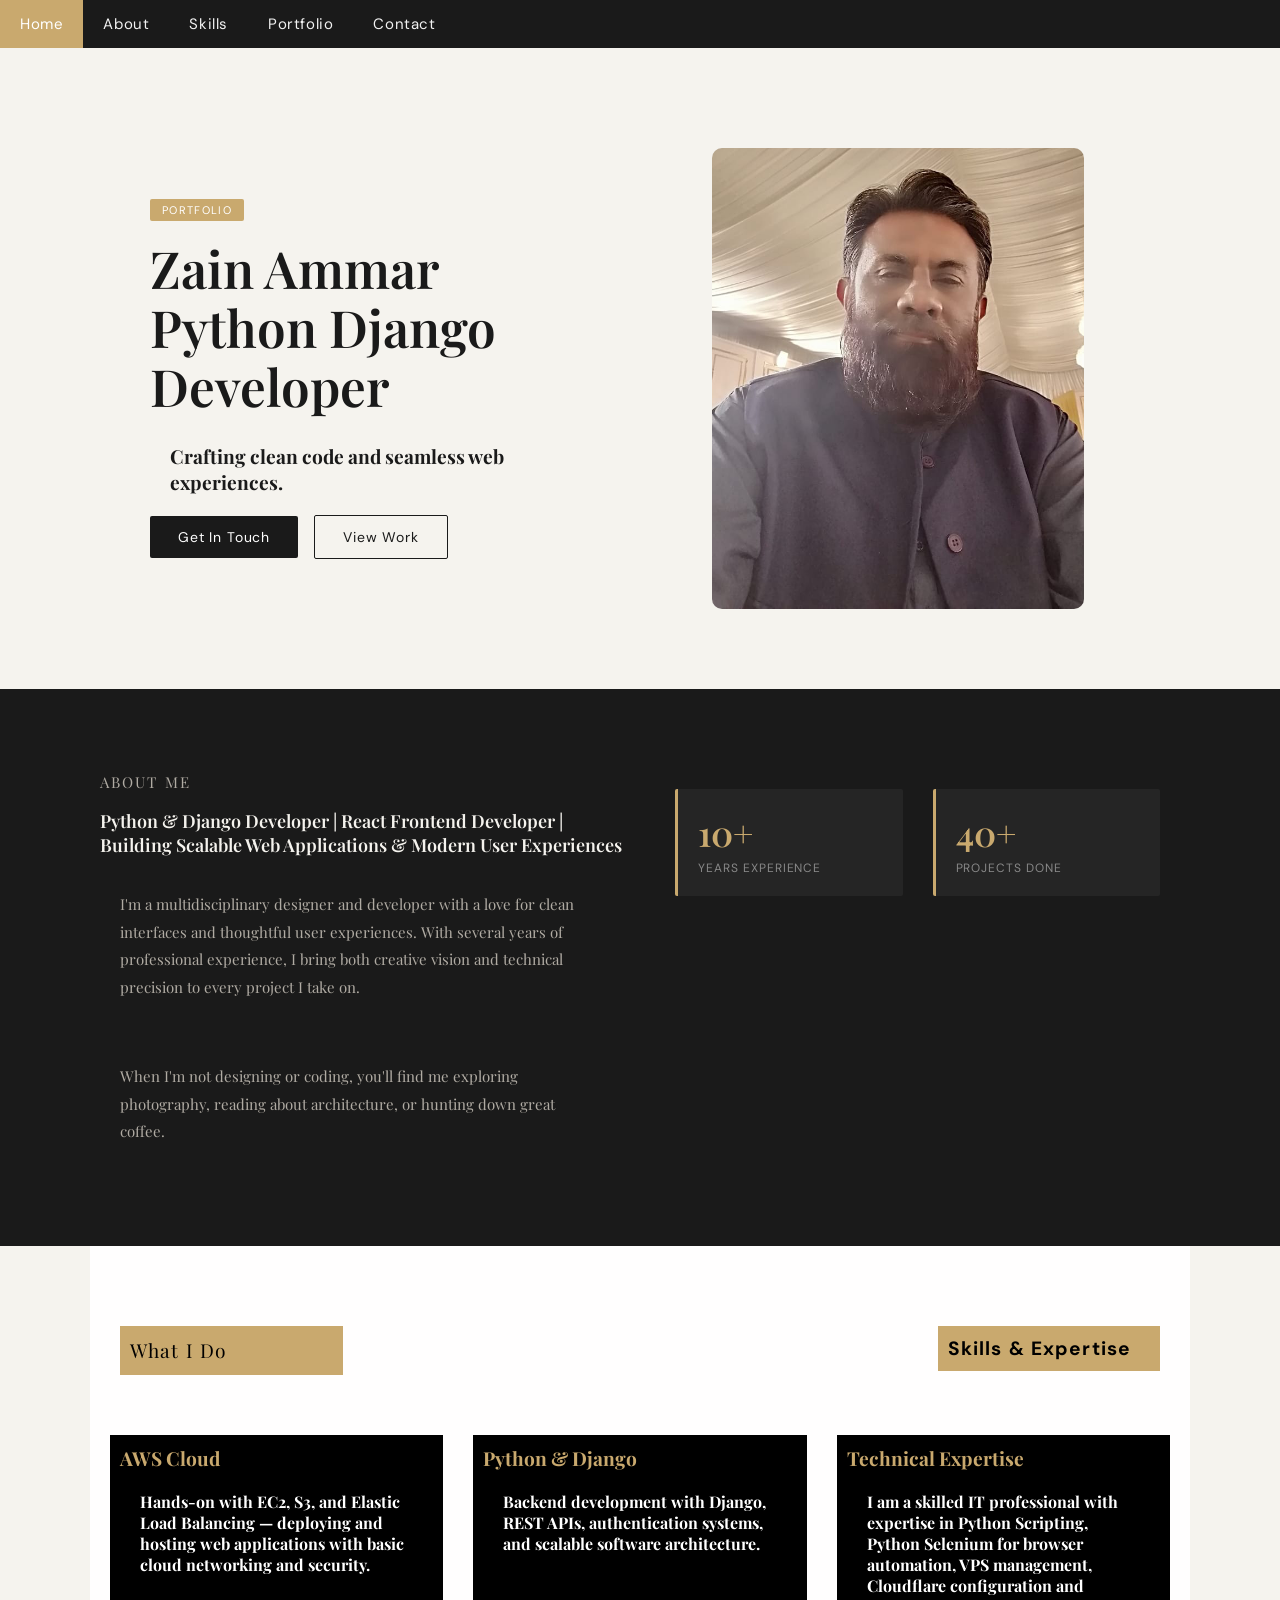
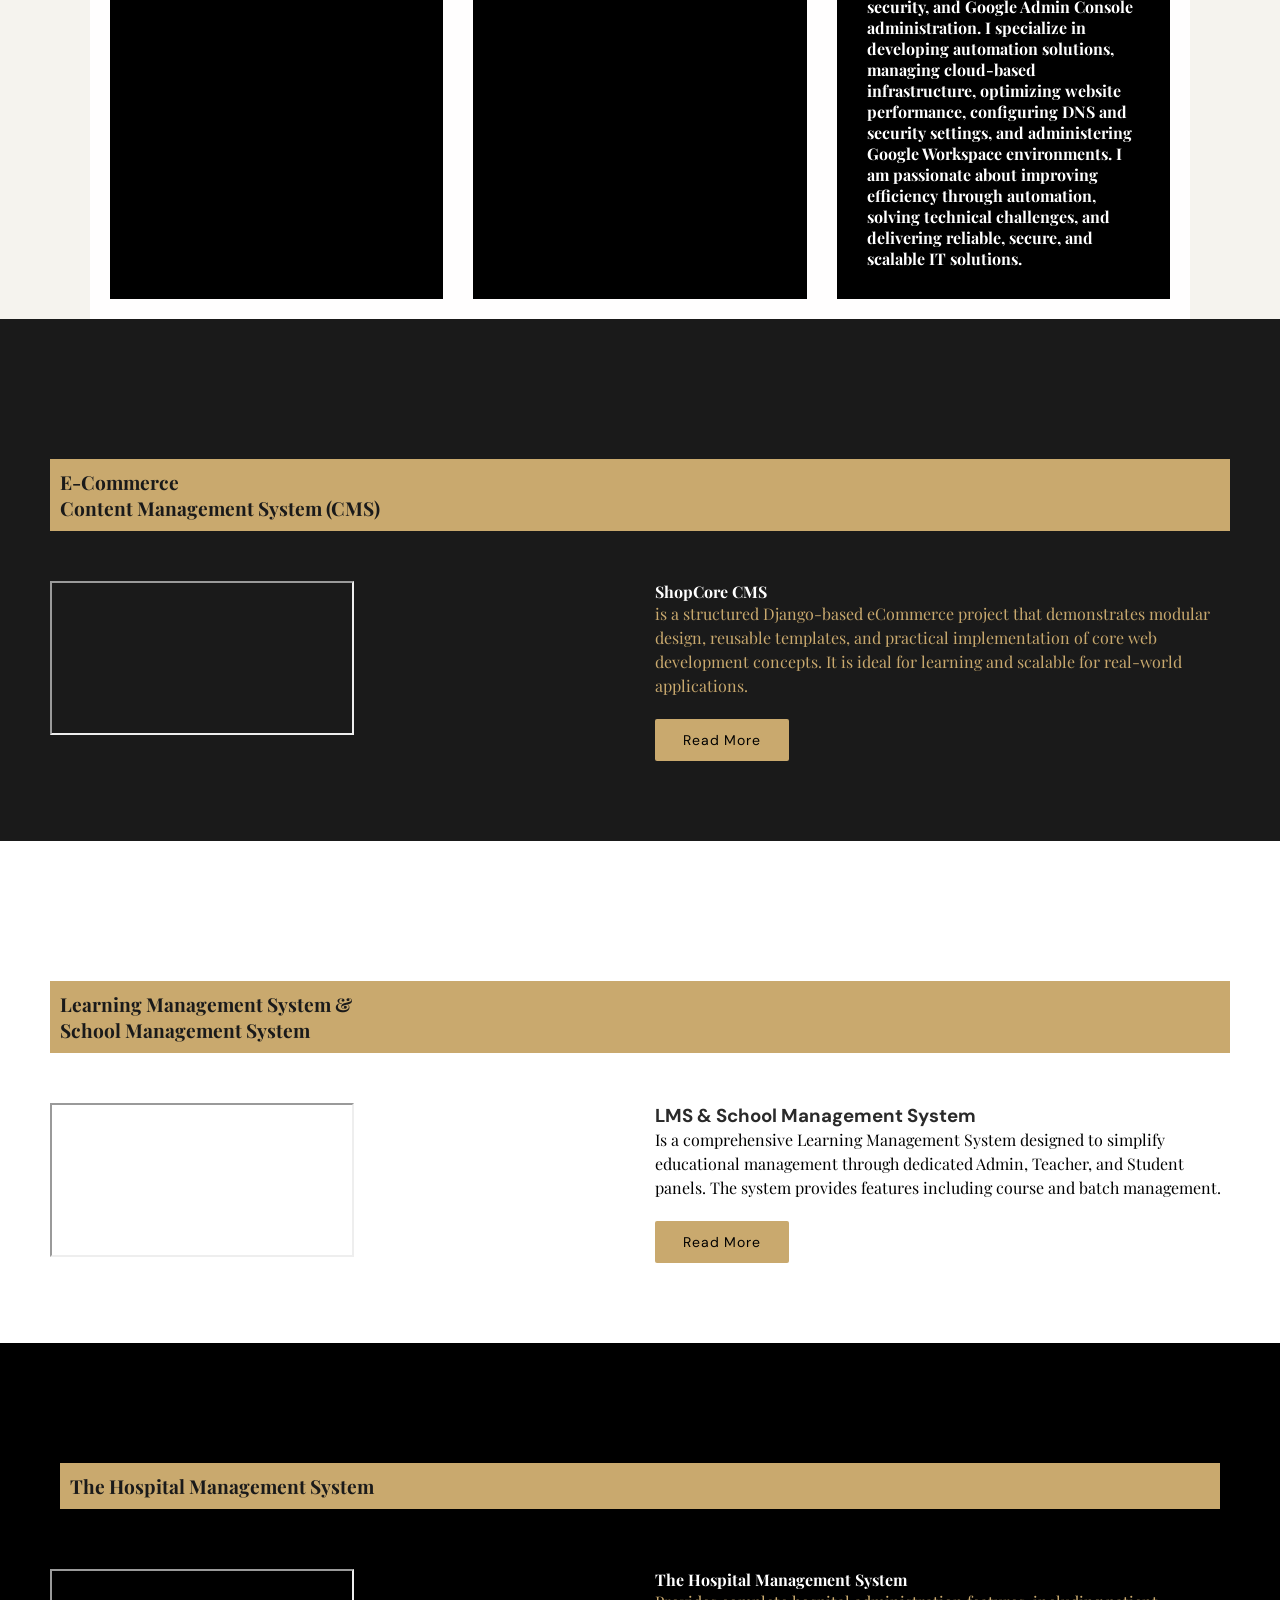
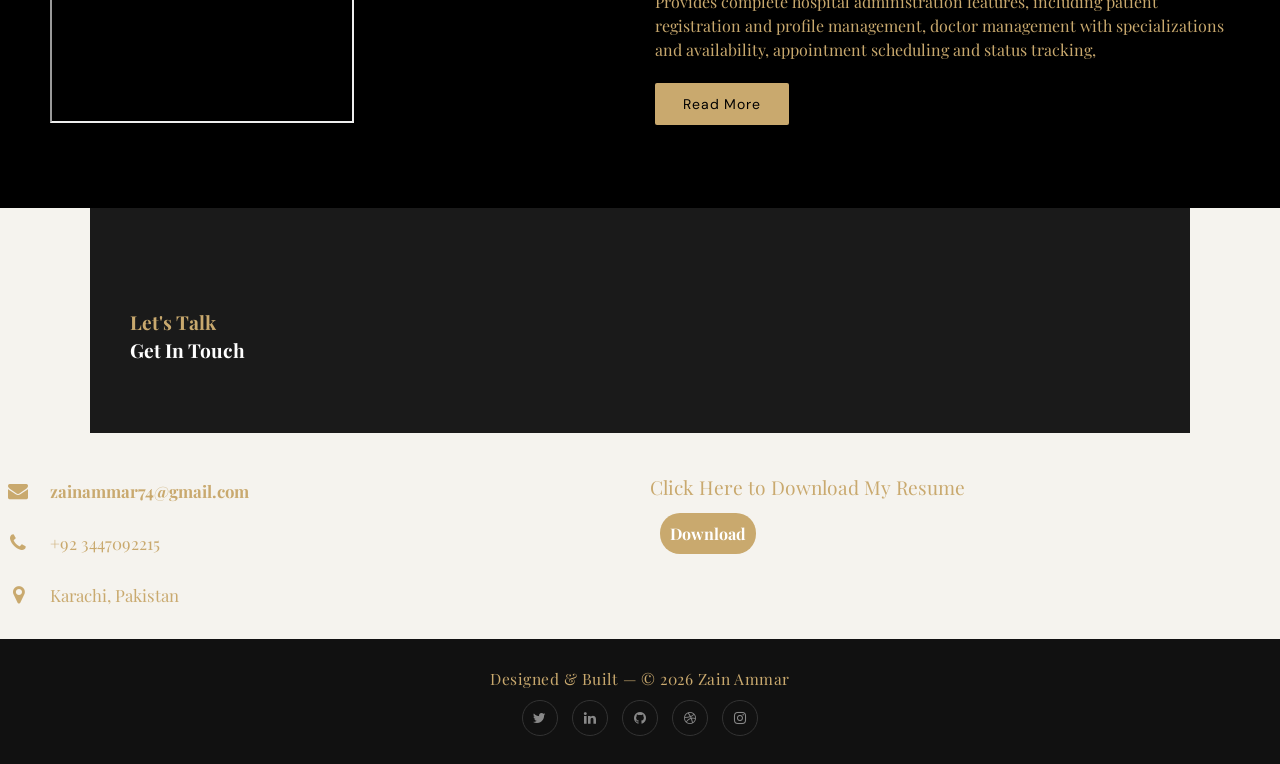
==== index.html @ a6940e1d "Change UI - Next page" ====
<!DOCTYPE html>
<html>
<head>
<meta name="viewport" content="width=device-width, initial-scale=1">
<link rel="stylesheet" href="https://cdnjs.cloudflare.com/ajax/libs/font-awesome/4.7.0/css/font-awesome.min.css">
<link rel="stylesheet" href="css/style-profile-II.css">
<meta property="og:image" content="zainammar.website/images/og.jpg">

<link href="https://fonts.googleapis.com/css2?family=Playfair+Display:wght@400;600&family=DM+Sans:wght@300;400;500&display=swap" rel="stylesheet">
<style>
  * { box-sizing: border-box; margin: 0; padding: 0; }

  body {
    font-family: 'DM Sans', sans-serif;
    background-color: #f5f3ee;
    color: #2a2a2a;
  }

  
</style>
</head>
<body>
  <div class="hero-grid row-1 content-grid"></div>
<!-- NAV (exact structure from promt.txt) -->
<div class="topnav" id="myTopnav">
  <a href="#home" class="active">Home</a>
  <a href="#about">About</a>
  <a href="#profile">Skills</a>
  <a href="#portfolio">Portfolio</a>
  <a href="#contact">Contact</a>

  <a href="javascript:void(0);" class="icon" onclick="myFunction()">
    <i class="fa fa-bars"></i>
  </a>
</div>
</div>
<!-- HERO SECTION -->

<!-- HERO SECTION -->
<div id="home">
  <div class="hero-grid row-2 content-grid">

    <div class="grid-item hero-text">
      <span class="tag">Portfolio</span>
      <h1>Zain Ammar <br> Python Django Developer</h1>
      <h2 class="kala">Crafting clean code and seamless web experiences.</h2>
      <a href="#contact" class="btn">Get In Touch</a>
      <a href="#profile" class="btn btn-outline">View Work</a>
    </div>

    <div class="grid-item hero-image-wrap">

        <!-- Google Drive profile image using direct embed URL zain-3.png -->
        <img class="photo-1" src="images/zain-3.png"alt="Profile Photo">
        
     
    
    </div>

  </div>
</div>


<!-- ABOUT SECTION -->
<div id="about" style="background:#1a1a1a; padding:70px 40px;">
  <div class="about-inner">
    <div class="about-grid row-2 content-grid">

      <div class="grid-item about-text">
        <p class="section-label">About Me</p>
        <h2 class="section-title" style="color:#f5f3ee;">Python & Django Developer | React Frontend Developer | Building Scalable Web Applications & Modern User Experiences</h2>
        <p class="kala">I'm a multidisciplinary designer and developer with a love for clean interfaces and thoughtful user experiences. With several years of professional experience, I bring both creative vision and technical precision to every project I take on.</p>
        <br>
        <p class="kala">When I'm not designing or coding, you'll find me exploring photography, reading about architecture, or hunting down great coffee.</p>
      </div>

      <div class="grid-item">
        <div class="about-stats row-2 content-grid">
          <div class="grid-item">
            <div class="stat-box">
              <div class="num">10+</div>
              <div class="lbl">Years Experience</div>
            </div>
          </div>
          <div class="grid-item">
            <div class="stat-box">
              <div class="num">40+</div>
              <div class="lbl">Projects Done</div>
            </div>
          </div>
         
      
      


    </div>
  </div>
</div>

</div> </div>
<div id="profile" style="background:#fffefe; padding:10px 10px;">
  <div class="about-inner">
<div class="hero-grid row-2 content-grid">
  <div class="grid-item">

  </div>
  <div class="grid-item">

  </div>

  </div>
<div class="skills-grid row-4 content-grid">

        <div class="grid-item">
            <p class="label-gold">What I Do</p>
         
        </div>
        <div class="grid-item">

        </div>
        <div class="grid-item">

        </div>

    <div class="grid-item">
      <h2 class="label-gold">Skills &amp; Expertise</h2>
    </div>
    </div>
    <div class="skills-grid row-3 content-grid ">

      <div class="grid-item bg-black">
        <h2 class="gold-txt">AWS Cloud</h2>
        <h2 class="text-3">
          
          Hands-on with EC2, S3, and Elastic Load Balancing — deploying and hosting web applications with basic cloud networking and security.

        </h2>
        
       
      </div>
      <div class="grid-item bg-black">
        <h2 class="gold-txt">Python & Django</h2>
        <h2 class="text-3">
          Backend development with Django, REST APIs, authentication systems, and scalable software architecture.

        </h2>
        
      
      </div>
      <div class="grid-item bg-black">
        <h2 class="gold-txt">Technical Expertise</h2>
        <h2 class="text-3">
          I am a skilled IT professional with expertise in Python Scripting, Python Selenium for browser automation, VPS management, Cloudflare configuration and security, and Google Admin Console administration. I specialize in developing automation solutions, managing cloud-based infrastructure, optimizing website performance, configuring DNS and security settings, and administering Google Workspace environments. I am passionate about improving efficiency through automation, solving technical challenges, and delivering reliable, secure, and scalable IT solutions.

        </h2>
        
      
      </div>
  </div>
  
</div> </div>

<div id="portfolio" style="background:#1a1a1a; padding:70px 40px;">
<!-- PORTFOLIO SECTION -->
<div class="skills-grid row-1 content-grid">
  <div class="grid-item"> 

  </div>
  <h2 class="Gold-black">E-Commerce <br>Content Management System (CMS)</h2>
</div>
<div class="skills-grid row-2 content-grid">
                
        
  <div class="grid-item">
  
  
      <div class="iframe-container">
        <iframe
        src="https://www.youtube.com/embed/XQf9eIvVGEk" 
            allow="autoplay">
        </iframe>
    </div>
  </div>
    <div class="grid-item">

      <h3 class="white-txt">ShopCore CMS</h3>
      <p class="text-2">is a structured Django-based eCommerce project that demonstrates modular design, reusable templates, and practical implementation of core web development concepts. It is ideal for learning and scalable for real-world applications.</p>
    
      <br>
      
    
      <a href="cart.html" class="btn-2">Read More</a>
    </div>


</div>
</div>
<div id="#" style="background:#ffffff; padding:70px 40px;">
<div class="skills-grid row-1 content-grid">
  <div class="grid-item"> 

  </div>
  <h2 class="Gold-black">Learning Management System & <br>School Management System</h2>
</div>
<div class="skills-grid row-2 content-grid">
                
        
  <div class="grid-item">
  
  
      <div class="iframe-container">
        <iframe
        src="https://www.youtube.com/embed/P8zDGlz9mnw" 
            allow="autoplay">
        </iframe>
    </div>

  </div>
  <div class="grid-item">
    <h3>LMS & School Management System</h3>
    <p class="black-txt">
      Is a comprehensive Learning Management System designed to simplify educational management through dedicated Admin, Teacher, and Student panels. The system provides features including course and batch management.
    </p>
  
    <br>
    
  
    <a href="lms.html" class="btn-2">Read More</a>
  </div>

  </div>

</div>
<div id="#" style="background:#000000; padding:70px 40px;">
  <div class="skills-grid row-1 content-grid">
    <div class="grid-item">
      <h2 class="Gold-black">The Hospital Management System</h2>
    
    </div>     </div>
    <div class="skills-grid row-2 content-grid">
<div class="grid-item">
  
  
      <div class="iframe-container">
        <iframe
        src="https://www.youtube.com/embed/EqgFt1HfKDA" 
            allow="autoplay">
        </iframe>
    </div>
  </div>
    <div class="grid-item">

       <h3 class="white-txt">The Hospital Management System</h3>
      <p class="text-2">
        Provides complete hospital administration features, including patient registration and profile management, doctor management with specializations and availability, appointment scheduling and status tracking,
      </p>
    
      <br>
      
    
      <a href="#" class="btn-2">Read More</a>
    </div>


</div> </div> 

<!-- CONTACT SECTION -->
<div id="contact" style="background:#1a1a1a; padding:70px 40px;">
  <div class="contact-grid row-1">

  <p class="gold-txt-map">Let's Talk</p>
  <h2 class="white-txt-larg">Get In Touch</h2>

  
</div> </div>
  <div class="contact-grid row-2">

    <div class="grid-item contact-info ">
      <div class="contact-item">
        <i class="fa fa-envelope"  style="font-size:20px;color: #c9a96e;;"></i>
        <span class="gold-txt-map">zainammar74@gmail.com</span>

      </div>

        <div class="contact-item">
          <i class="fa fa-phone" style="font-size:20px;color: #c9a96e;;"></i>
          <span class="gold-txt">+92 3447092215</span>
        </div>
        <div class="contact-item">
          <i class="fa fa-map-marker" style="font-size:20px;color: #c9a96e;;"></i>
          <span class="gold-txt">Karachi, Pakistan</span>
        </div>
    </div>

    <div class="grid-item">
     
        <p class="gold-txt">Click Here to Download My Resume</p>
    <br>

   
    <a href="images/profile.png" class="href" download>Download</a>
      </div>
    </div>

  </div>


<!-- FOOTER -->
<footer>
  <p class="gold-txt">Designed &amp; Built  — &copy; 2026 Zain Ammar</p>
  <div class="social-links">
    <a href="#"><i class="fa fa-twitter"></i></a>
    <a href="#"><i class="fa fa-linkedin"></i></a>
    <a href="#"><i class="fa fa-github"></i></a>
    <a href="#"><i class="fa fa-dribbble"></i></a>
    <a href="#"><i class="fa fa-instagram"></i></a>
  </div>
</footer>

<script>
function myFunction() {
  var x = document.getElementById("myTopnav");
  if (x.className === "topnav") {
    x.className += " responsive";
  } else {
    x.className = "topnav";
  }
}

/* smooth scroll */
document.querySelectorAll('a[href^="#"]').forEach(a => {
  a.addEventListener('click', e => {
    const target = document.querySelector(a.getAttribute('href'));
    if (target) {
      e.preventDefault();
      target.scrollIntoView({ behavior: 'smooth' });
    }
    if (document.getElementById('myTopnav').className.includes('responsive')) {
      document.getElementById('myTopnav').className = 'topnav';
    }
  });
});

/* active nav highlight on scroll */
const sections = document.querySelectorAll('[id]');
const navLinks = document.querySelectorAll('.topnav a:not(.icon)');
window.addEventListener('scroll', () => {
  let current = '';
  sections.forEach(s => {
    if (window.scrollY >= s.offsetTop - 80) current = s.id;
  });
  navLinks.forEach(a => {
    a.classList.remove('active');
    if (a.getAttribute('href') === '#' + current) a.classList.add('active');
  });
});
</script>
</body>
</html>
---- css/style-profile-II.css ----
a href{
  text-decoration: none;
  color: #c9a96e;
  font-family: 'Playfair Display', serif;
  font-size: medium;
  font-weight: bold;
}
.href{
  background-color: #c9a96e;
  text-decoration: none;
  color: #fff;
  font-family: 'Playfair Display', serif;
  font-size: medium;
  font-weight: bold;
  padding: 10px;
  margin: 10px;
  border-radius:20px;
  box-shadow: #333;
  transition: transform 0.2s, box-shadow 0.2s;
  
}

.href:hover {
  background-color: #555;
  color: #fff;
}

/* ── NAV (from promt.txt) ── */


.topnav {
  overflow: hidden;
  background-color: #1a1a1a;
  position: sticky;
  top: 0;
  z-index: 100;
}

.topnav a {
  float: left;
  display: block;
  color: #f2f2f2;
  text-align: center;
  padding: 14px 20px;
  text-decoration: none;
  font-size: 15px;
  font-family: 'DM Sans', sans-serif;
  letter-spacing: 0.04em;
  transition: background 0.2s, color 0.2s;
}

.topnav a:hover {
  background-color: #ddd;
  color: black;
}

.topnav a.active {
  background-color: #c9a96e;
  color: white;
}

.topnav .icon { display: none; }

@media screen and (max-width: 600px) {
  .topnav a:not(:first-child) { display: none; }
  .topnav a.icon { float: right; display: block; }
}

@media screen and (max-width: 600px) {
  .topnav.responsive { position: relative; }
  .topnav.responsive .icon { position: absolute; right: 0; top: 0; }
  .topnav.responsive a { float: none; display: block; text-align: left; }
}

/* ── GRID SYSTEM (from promt.txt) ── */
.grid-item {
  padding: 10px;
}

.row-1, .row-2, .row-3, .row-4 {
  display: grid;
}

p{
  font-family: 'Playfair Display', serif;
  font-size: medium;
  line-height: 1.5;

}


.photo-1{
  width:80%;
  height: 80%;
  border: #a07840;
  border-radius: 10px;
  box-shadow: #a07840;
  border-width: 0cm;
}
@media screen and (min-width: 768px) {
  .row-1 { grid-template-columns: 1fr; }
  .row-2 { grid-template-columns: 1fr 1fr; }
  .row-3 { grid-template-columns: 1fr 1fr 1fr; }
  .row-4 { grid-template-columns: 1fr 1fr 1fr 1fr; }
  .row-5 { grid-template-columns: 1fr 2fr 1fr 1fr; }
  .row-6 { grid-template-columns: 1fr 3fr 1fr; }
}

.grid-item img {
  max-width: 100%;
  height: auto;
  display: block;
  margin: 0 auto;
}
*{
  padding: 0px;
  margin: 0px;
}

/* GRID */

/* Grid Content */
.content-grid {
  display: grid;
  gap: 10px;
}




.grid-container {
  display: grid;
  grid-template-columns: 200px 300px; /* First column 200px, second column 300px */

  
}

.grid-item-1 {
  padding:10px;
  text-align: center;  
}

.grid-item-2 {
  padding:10px;
  text-align: left;  
}

/* Mobile First - 1 column for all rows */
.row-1, .row-2, .row-3, .row-4 {
  display: grid;
 
  
 
}

/* Desktop View */
@media screen and (min-width: 768px) {

  /* 1 column, 1 row (remains the same) */
  .row-1 {
      grid-template-columns: 1fr;
     
  }

  /* 2 columns, 1 row */
  .row-2 {
      grid-template-columns: 1fr 1fr;
      
      
  }

  /* 3 columns, 1 row */
  .row-3 {
      grid-template-columns: 1fr 1fr 1fr;
     
  }

  /* 4 columns, 1 row */
  .row-4 {
      grid-template-columns: 1fr 1fr 1fr 1fr;
     
  }

  /* 5 columns, 1 row */
  .row-5 {
    grid-template-columns: 1fr 2fr 1fr 1fr;
   
}

    /*6 columns, 1 row */
    .row-6 {
      grid-template-columns: 1fr 3fr 1fr;
     
  }

      /*6 columns, 1 row */
      .row-7 {
        grid-template-columns: 1fr 2fr 2fr 1fr;
       
    }

     /*6 columns, 1 row */
     .row-8 {
      grid-template-columns: 2fr 2fr;
     
  }


}


.grid-item img {
  max-width: 100%;
  height: auto;
  display: block;
  margin: 0 auto;
}
/* ── SECTIONS ── */
section {
  padding: 60px 40px;
  max-width: 1100px;
  margin: 0 auto;
}

/* ── HERO ── */
#home {
  padding: 80px 40px 60px;
  max-width: 1100px;
  margin: 0 auto;
}

.hero-grid {
  display: grid;
  gap: 0;
  align-items: center;
}

@media screen and (min-width: 768px) {
  .hero-grid {
    grid-template-columns: 1fr 1fr;
  }
}

.hero-text {
  padding: 40px 20px;
}

.hero-text .tag {
  display: inline-block;
  background: #c9a96e;
  color: #fff;
  font-size: 11px;
  letter-spacing: 0.12em;
  text-transform: uppercase;
  padding: 4px 12px;
  border-radius: 2px;
  margin-bottom: 18px;
}

.hero-text h1 {
  font-family: 'Playfair Display', serif;
  font-size: clamp(2.2rem, 4vw, 3.6rem);
  font-weight: 600;
  line-height: 1.15;
  color: #1a1a1a;
  margin-bottom: 18px;
}

.hero-text p {
  font-size: 16px;
  line-height: 1.75;
  color: #555;
  max-width: 420px;
  margin-bottom: 30px;
}

.hero-text h3 {
  font-family: 'Playfair Display', serif;
  font-size: clamp(2.2rem, 4vw, 3.6rem);
  font-weight: 600;
  line-height: 1.15;
  color: #ffffff;
  margin-bottom: 18px;
}

.label-gold{
  background-color: #c9a96e; 
  color: #000000;
  padding: 10px;
  margin: 10px;
  text-decoration: none;
  font-size: larger;
  letter-spacing: 0.06em;
}

.label-blank{
  color: #000;
  padding: 10px;
  margin: 10px;
  text-decoration: none;
  font-size: medium;
  letter-spacing: 0.06em;
}

.btn {
  display: inline-block;
  padding: 12px 28px;
  background: #1a1a1a;
  color: #fff;
  text-decoration: none;
  font-size: 14px;
  letter-spacing: 0.06em;
  border-radius: 2px;
  transition: background 0.2s;
  margin-right: 12px;
}

.btn:hover { background: #c9a96e; }

.btn-2 {
  display: inline-block;
  padding: 12px 28px;
  background: #c9a96e; 
  color: #000000;
  text-decoration: none;
  font-size: 14px;
  letter-spacing: 0.06em;
  border-radius: 2px;
  transition: background 0.2s;
  margin-right: 12px;
}



.btn2:hover { background: #b4b4b4; }


.btn-outline {
  background: transparent;
  color: #1a1a1a;
  border: 1.5px solid #1a1a1a;
}

.btn-outline:hover { background: #1a1a1a; color: #fff; }

.btn-don {
  background-color: #c9a96e; 
  border: none;
  color: white;
  padding: 12px 30px;
  cursor: pointer;
  font-size: 20px;
}




/* Darker background on mouse-over */
.btn-don:hover {
  background: #e8e4dc;
  color: #1a1a1a;
}

.hero-image-wrap {
  padding: 20px;
  display: flex;
  justify-content: center;
  align-items: center;
}

.profile-frame {
  width: 340px;
  height: 400px;
  border-radius: 4px;
  overflow: hidden;
  position: relative;
  box-shadow: 8px 8px 0px #c9a96e;
}

.profile-frame img {
  width: 100%;
  height: 100%;
  object-fit: cover;
  object-position: top center;
}

/* ── ABOUT ── */
#about {
  background: #1a1a1a;
  color: #f5f3ee;
  padding: 70px 40px;
  max-width: 100%;
}

.about-inner {
  max-width: 1100px;
  margin: 0 auto;
}

.section-label {
  font-size: 11px;
  letter-spacing: 0.14em;
  text-transform: uppercase;
  color: #c9a96e;
  margin-bottom: 12px;
}

.section-title {
  font-family: 'Playfair Display', serif;
  font-size: large;
  font-weight: 600;
  margin-bottom: 24px;
  color: inherit;
}

.section-title2 {
  font-family: 'Playfair Display', serif;
  font-size: clamp(1.8rem, 3vw, 2.6rem);
  font-weight: 600;
  margin-bottom: 24px;
  color: black;
}
.about-grid {
  display: grid;
  gap: 0;
}

@media screen and (min-width: 768px) {
  .about-grid { grid-template-columns: 1fr 1fr; }
}

.about-text p {
  font-size: 15px;
  line-height: 1.85;
  color: #b0aba3;
  padding-right: 40px;
}

.about-stats {
  display: grid;
  grid-template-columns: 1fr 1fr;
  gap: 20px;
  padding: 10px;
}

.stat-box {
  background: #252525;
  border-left: 3px solid #c9a96e;
  padding: 20px;
  border-radius: 2px;
}

.stat-box .num {
  font-family: 'Playfair Display', serif;
  font-size: 2.2rem;
  font-weight: 600;
  color: #c9a96e;
}

.stat-box .lbl {
  font-size: 12px;
  letter-spacing: 0.08em;
  color: #888;
  text-transform: uppercase;
  margin-top: 4px;
}

/* ── SKILLS ── */
#profile {
  padding: 70px 40px;
  max-width: 1100px;
  margin: 0 auto;
}

.skills-grid {
  display: grid;
  gap: 16px;
  margin-top: 30px;
}

@media screen and (min-width: 768px) {
  .skills-grid { grid-template-columns: 1fr 1fr 1fr; }
}

.skill-card {
  background: #fff;
  border: 1px solid #fda901;
  border-radius: 4px;
  height:1200px;
  padding: 20px;
  margin: 20px;
  transition: transform 0.2s, box-shadow 0.2s;
}

.skill-card:hover {
  transform: translateY(-4px);
  box-shadow: 0 8px 24px rgba(0,0,0,0.08);
}

.skill-card .icon-wrap {
  width: 44px;
  height: 44px;
  background: #fdf5e8;
  border-radius: 50%;
  display: flex;
  align-items: center;
  justify-content: center;
  margin-bottom: 14px;
}

.skill-card .icon-wrap i {
  color: #c9a96e;
  font-size: 18px;
}

.skill-card h3 {
  font-family: 'Playfair Display', serif;
  font-size: 1.1rem;
  margin-bottom: 8px;
  color: #1a1a1a;
}

.skill-card p {
  font-size: 13.5px;
  line-height: 1.7;
  color: #777;
}

/* ── PORTFOLIO ── */
#portfolio {
  background: #f0ede6;
  padding: 70px 40px;
}

.portfolio-inner {
  max-width: 1100px;
  margin: 0 auto;
}

.portfolio-grid {
  display: grid;
  gap: 20px;
  margin-top: 30px;
  background:#f0ede6; 
}

@media screen and (min-width: 768px) {
  .portfolio-grid-2 { grid-template-columns: 1fr; }
}


.portfolio-grid {
  display: grid;
  gap: 20px;
  margin-top: 30px;
}

@media screen and (min-width: 768px) {
  .portfolio-grid { grid-template-columns: 1fr 1fr; }
}

.portfolio-card {
  background: #fff;
  border-radius: 4px;
  overflow: hidden;
  transition: transform 0.2s;
 
}

.portfolio-card:hover { transform: translateY(-4px); }

.portfolio-card .card-img {
  width: 100%;
  height: 100px;
  background: linear-gradient(135deg, #1a1a1a, #3a3a3a);
  display: flex;
  align-items: center;
  justify-content: center;
  font-family: 'Playfair Display', serif;
  color: #c9a96e;
  font-size: 1.5rem;
  letter-spacing: 0.05em;
  padding: 10px;
  margin: 10px;
}

.portfolio-card .card-body {
  padding: 20px 22px;
}

.portfolio-card h3 {
  font-family: 'Playfair Display', serif;
  font-size: 1.1rem;
  margin-bottom: 6px;
  color: #1a1a1a;
}

.portfolio-card p {
  font-size: 13.5px;
  color: #888;
  line-height: 1.65;
}

.tag-pill {
  display: inline-block;
  background: #fdf5e8;
  color: #a07840;
  font-size: 11px;
  padding: 3px 10px;
  border-radius: 20px;
  margin-top: 10px;
  margin-right: 5px;
}

/* ── CONTACT ── */
#contact {
  padding: 70px 40px;
  max-width: 1100px;
  margin: 0 auto;
  background-color: #000;
}

.contact-grid {
  display: grid;
  gap: 0;
  margin-top: 30px;
}

@media screen and (min-width: 768px) {
  .contact-grid { grid-template-columns: 1fr 1fr; }
}

.contact-info {
  padding: 10px 20px 10px 0;

}

.contact-info p {
  font-size: 15px;
  line-height: 1.8;
  color: #000000;
  margin-bottom: 24px;
}

.contact-item {
  display: flex;
  align-items: center;
  gap: 14px;
  margin-bottom: 16px;
  font-size: 14px;
  color: #000000;
}

.contact-item i {
  width: 36px;
  height: 36px;
  border-radius: 50%;
  display: flex;
  align-items: center;
  justify-content: center;
  color: #000000;
  flex-shrink: 0;
  font-size: 14px;
}

/* ── FOOTER ── */
footer {
  background: #111;
  color: #666;
  text-align: center;
  padding: 28px;
  font-size: 13px;
  letter-spacing: 0.04em;
}

footer span { color: #c9a96e; }

.social-links {
  display: flex;
  gap: 14px;
  margin-top: 10px;
  justify-content: center;
}

.social-links a {
  width: 36px;
  height: 36px;
  border: 1px solid #333;
  border-radius: 50%;
  display: flex;
  align-items: center;
  justify-content: center;
  color: #888;
  text-decoration: none;
  font-size: 14px;
  transition: border-color 0.2s, color 0.2s;
}

.black{
  color: black;
  padding: 10px;
  margin: 10px;
  font-size: medium;
  font-weight: normal;
}

.fa fa{
  color: #f3f0f0;
}
.bg-black{
  background-color: #000000;
  padding: 10px;
  margin: 10px;
}
.social-links a:hover { border-color: #c9a96e; color: #c9a96e; }

/* ── SKILL BARS ── */
.skill-bar-wrap { margin-top: 30px; }

.skill-bar-item { margin-bottom: 18px; }

.skill-bar-label {
  display: flex;
  justify-content: space-between;
  font-size: 13px;
  color: #555;
  margin-bottom: 6px;
}

.skill-bar-track {
  height: 4px;
  background: #e8e4dc;
  border-radius: 2px;
  overflow: hidden;
}

.skill-bar-fill {
  height: 100%;
  background: #c9a96e;
  border-radius: 2px;
  transition: width 1s ease;
}

.kala{
  font-family: 'Playfair Display', serif;
  font-size: larger;
  color: #1a1a1a;
  padding: 10px;
  margin: 10px;
}


.Gold-black{
  background: #c9a96e;
  font-family: 'Playfair Display', serif;
  font-size: larger;
  color: #1a1a1a;
  padding: 10px;
  margin: 10px;

}


.gold-txt{
  font-family: 'Playfair Display', serif;
  font-size: larger;
  color: #c9a96e;
}

.gold-txt-map{
  font-family: 'Playfair Display', serif;
  font-size: larger;
  color: #c9a96e;
  font-weight: bold;
  
}

.text-2{
  font-family: 'Playfair Display', serif;
  font-size: medium;
  color: #c9a96e;
}
.text-3{
  font-family: 'Playfair Display', serif;
  font-size: medium;
  color: #ffffff;
  padding: 10px;
  margin: 10px;
}
.white-txt{
  font-family: 'Playfair Display', serif;
  font-size: medium;
  color: #ffffff;


}
.white-txt-larg{
  font-family: 'Playfair Display', serif;
  font-size: larger;
  color: #ffffff;


}
.black-txt{
  font-family: 'Playfair Display', serif;
  font-size: medium;
  color: #000000;


}
.bg-1{
  background-color:#f0ede6;;
  padding: 20px;
  margin: 20px;
}

.bg-2{
  background-color:#000000;;
  padding: 20px;
  margin: 20px;

}

*{
  padding: 0px;
  margin: 0px;
}

/* GRID */

/* Grid Content */
.content-grid {
  display: grid;
  gap: 10px;
}


input{
  padding: 10px;
  margin: 10px;
}


::file-selector-button {
  border: 2px solid white;
  padding: 5px 10px;
  border-radius: 5px;
  background-color: #c9a96e;
  color: black;
}


@import url('https://fonts.googleapis.com/css?family=Fascinate&display=swap');



.grid-container {
  display: grid;
  grid-template-columns: 200px 300px; /* First column 200px, second column 300px */

  
}

.grid-item-1 {
  padding:10px;
  text-align: center;  
}

.grid-item-2 {
  padding:10px;
  text-align: left;  
}

/* Mobile First - 1 column for all rows */
.row-1, .row-2, .row-3, .row-4 {
  display: grid;
 
  
 
}

/* Desktop View */
@media screen and (min-width: 768px) {

  /* 1 column, 1 row (remains the same) */
  .row-1 {
      grid-template-columns: 1fr;
     
  }

  /* 2 columns, 1 row */
  .row-2 {
      grid-template-columns: 1fr 1fr;
      
      
  }

  /* 3 columns, 1 row */
  .row-3 {
      grid-template-columns: 1fr 1fr 1fr;
     
  }

  /* 4 columns, 1 row */
  .row-4 {
      grid-template-columns: 1fr 1fr 1fr 1fr;
     
  }

  /* 5 columns, 1 row */
  .row-5 {
    grid-template-columns: 1fr 2fr 1fr 1fr;
   
}

    /*6 columns, 1 row */
    .row-6 {
      grid-template-columns: 1fr 3fr 1fr;
     
  }

      /*6 columns, 1 row */
      .row-7 {
        grid-template-columns: 1fr 2fr 2fr 1fr;
       
    }

     /*6 columns, 1 row */
     .row-8 {
      grid-template-columns: 2fr 2fr;
     
  }


}


.grid-item img {
  max-width: 100%;
  height: auto;
  display: block;
  margin: 0 auto;
}


  /* Outer wrapper - controls max width on large screens */
  .video-container {
    width: 100%;
    max-width: 960px;
    margin: 0 auto;
  }

  /* This wrapper maintains 16:9 aspect ratio responsively */
  .video-wrapper {
    position: relative;
    width: 100%;
    padding-top: 56.25%; /* 16:9 aspect ratio = (9 / 16) * 100 */
    background: #000;
    border-radius: 8px;
    overflow: hidden;
    box-shadow: 0 4px 20px rgba(0, 0, 0, 0.3);
  }

  .video-wrapper iframe {
    position: absolute;
    top: 0;
    left: 0;
    width: 100%;
    height: 100%;
    border: 0;
    z-index: 1;
  }

  /* Loading overlay - sits on top of iframe until it's ready */
  .video-loading {
    position: absolute;
    top: 0;
    left: 0;
    width: 100%;
    height: 100%;
    background: #000;
    display: flex;
    flex-direction: column;
    align-items: center;
    justify-content: center;
    gap: 14px;
    z-index: 2;
    transition: opacity 0.4s ease;
  }

  .video-loading.hidden {
    opacity: 0;
    pointer-events: none;
  }

  .spinner {
    width: 40px;
    height: 40px;
    border: 3px solid rgba(255, 255, 255, 0.2);
    border-top-color: #fff;
    border-radius: 50%;
    animation: spin 0.8s linear infinite;
  }

  .video-loading span {
    color: rgba(255, 255, 255, 0.7);
    font-size: 13px;
  }

  @keyframes spin {
    to { transform: rotate(360deg); }
  }

  /* Mobile tweak - full width edge to edge, no rounded corners */
  @media (max-width: 600px) {
    body {
      padding: 0;
    }

    .video-container {
      max-width: 100%;
    }

    .video-wrapper {
      border-radius: 0;
    }
  }




  /* slider */

  .mySlides {display: none}
img {vertical-align: middle;}

/* Slideshow container */
.slideshow-container {
  max-width: 1000px;
  position: relative;
  margin: auto;
}

/* Next & previous buttons */
.prev, .next {
  cursor: pointer;
  position: absolute;
  top: 50%;
  width: auto;
  padding: 16px;
  margin-top: -22px;
  color: white;
  font-weight: bold;
  font-size: 18px;
  transition: 0.6s ease;
  border-radius: 0 3px 3px 0;
  user-select: none;
}

/* Position the "next button" to the right */
.next {
  right: 0;
  border-radius: 3px 0 0 3px;
}

/* On hover, add a black background color with a little bit see-through */
.prev:hover, .next:hover {
  background-color: rgba(0,0,0,0.8);
}

/* Caption text */
.text {
  color: #f2f2f2;
  font-size: 15px;
  padding: 8px 12px;
  position: absolute;
  bottom: 8px;
  width: 100%;
  text-align: center;
}

/* Number text (1/3 etc) */
.numbertext {
  color: #f2f2f2;
  font-size: 12px;
  padding: 8px 12px;
  position: absolute;
  top: 0;
}

/* The dots/bullets/indicators */
.dot {
  cursor: pointer;
  height: 15px;
  width: 15px;
  margin: 0 2px;
  background-color: #bbb;
  border-radius: 50%;
  display: inline-block;
  transition: background-color 0.6s ease;
}

.active, .dot:hover {
  background-color: #717171;
}

/* Fading animation */
.fade {
  animation-name: fade;
  animation-duration: 1.5s;
}

@keyframes fade {
  from {opacity: .4} 
  to {opacity: 1}
}

/* On smaller screens, decrease text size */
@media only screen and (max-width: 300px) {
  .prev, .next,.text {font-size: 11px}
}
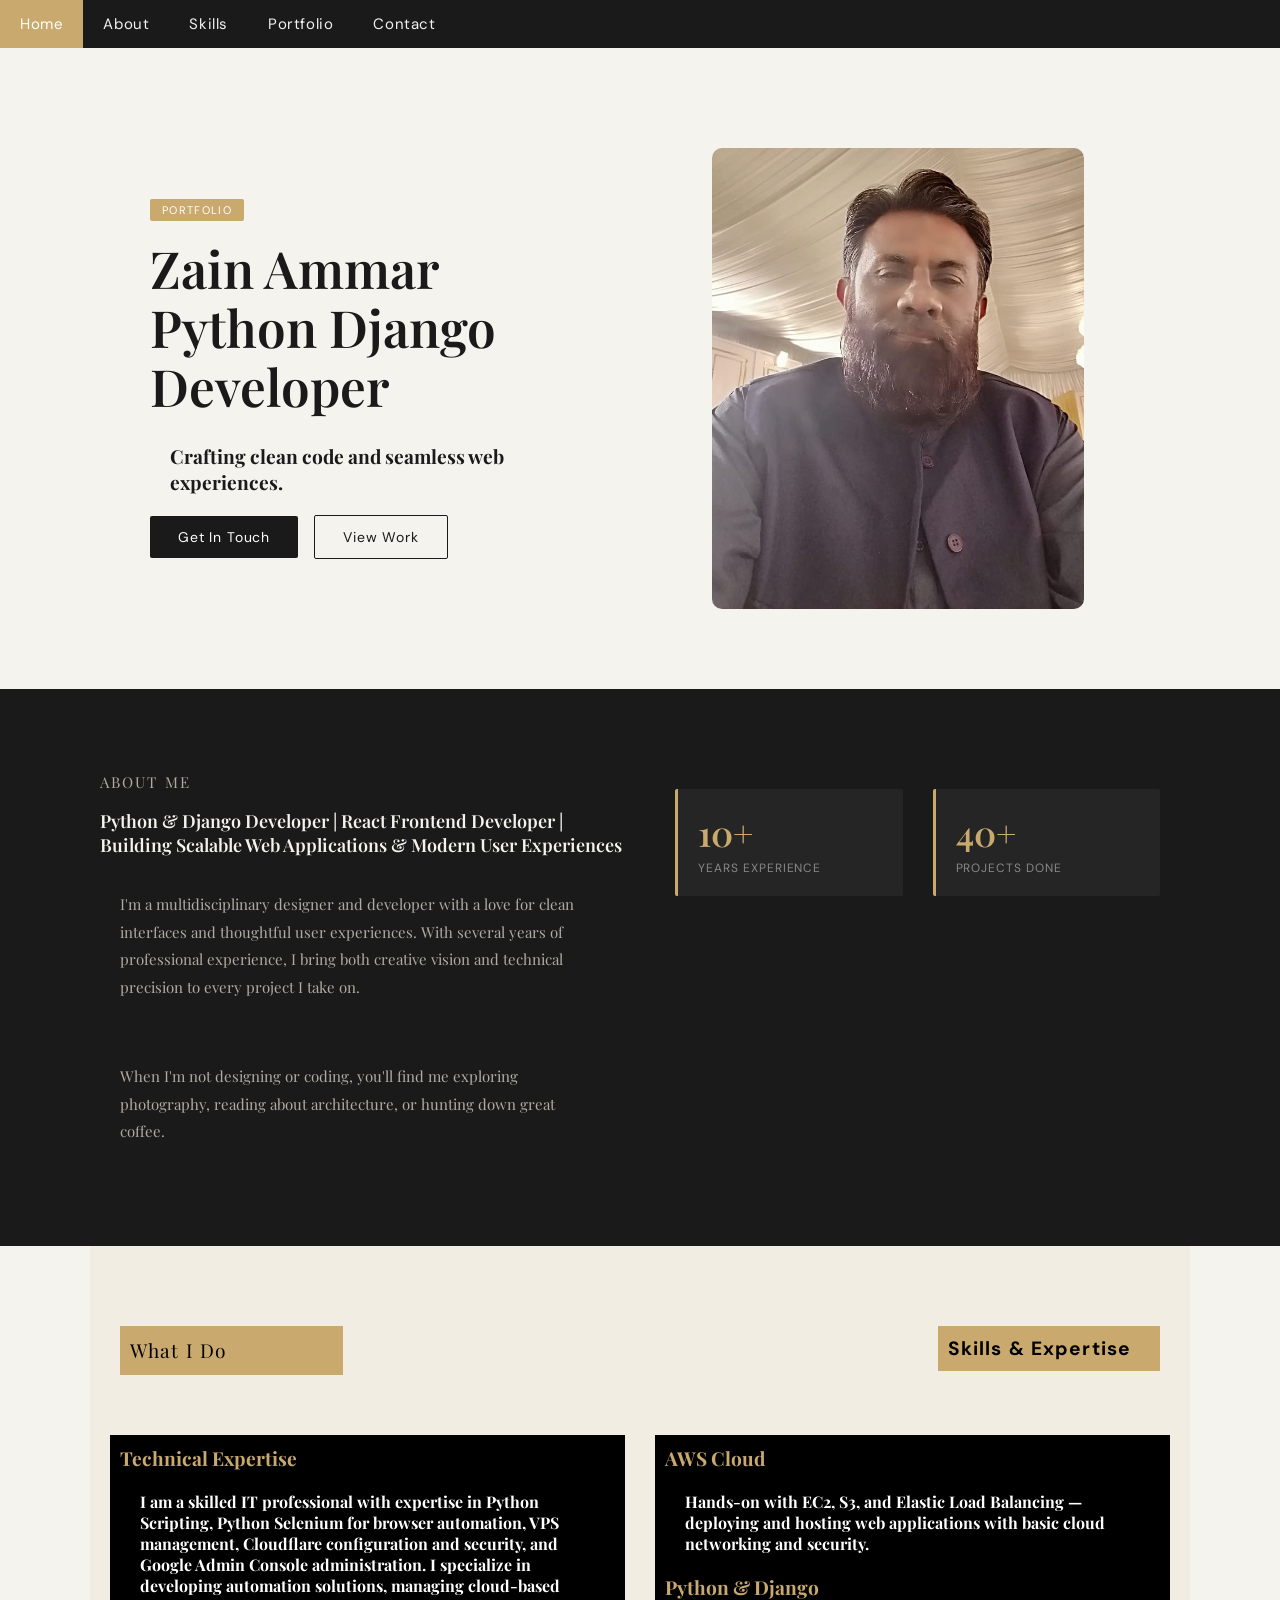
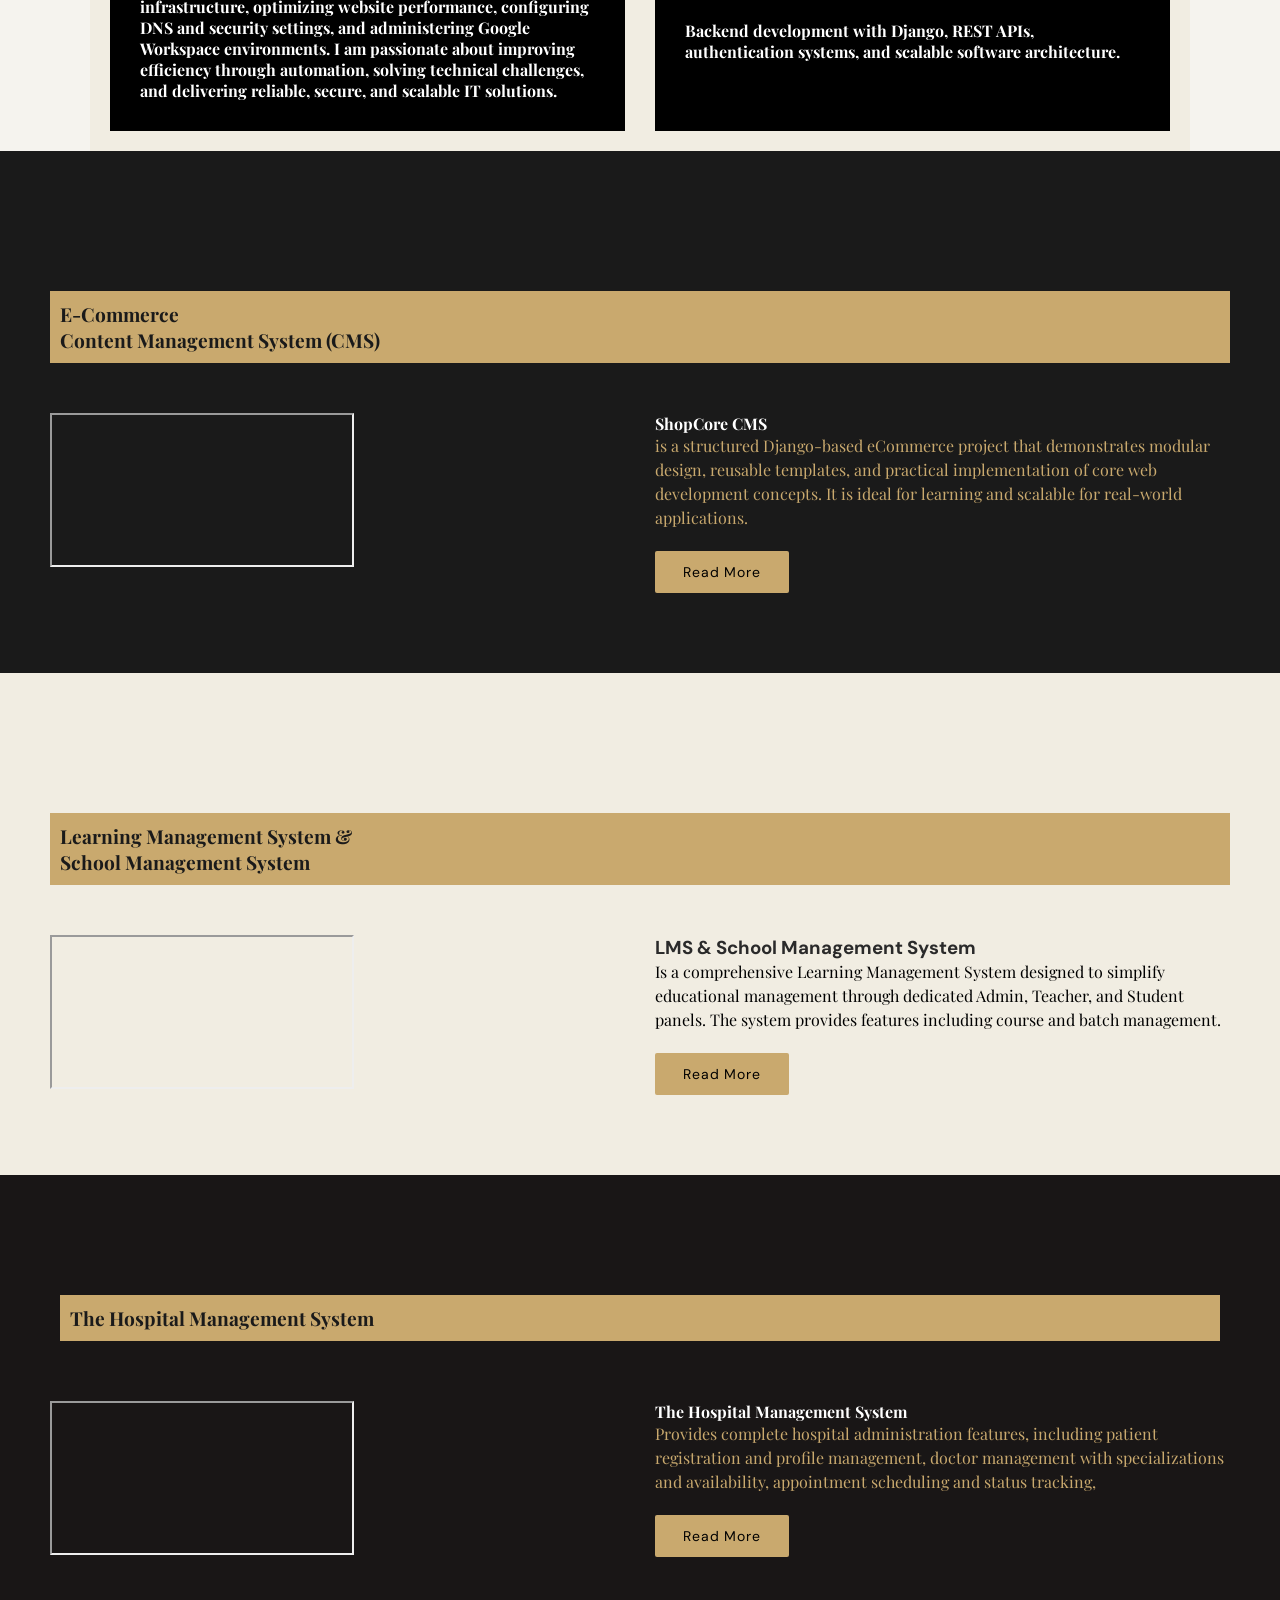
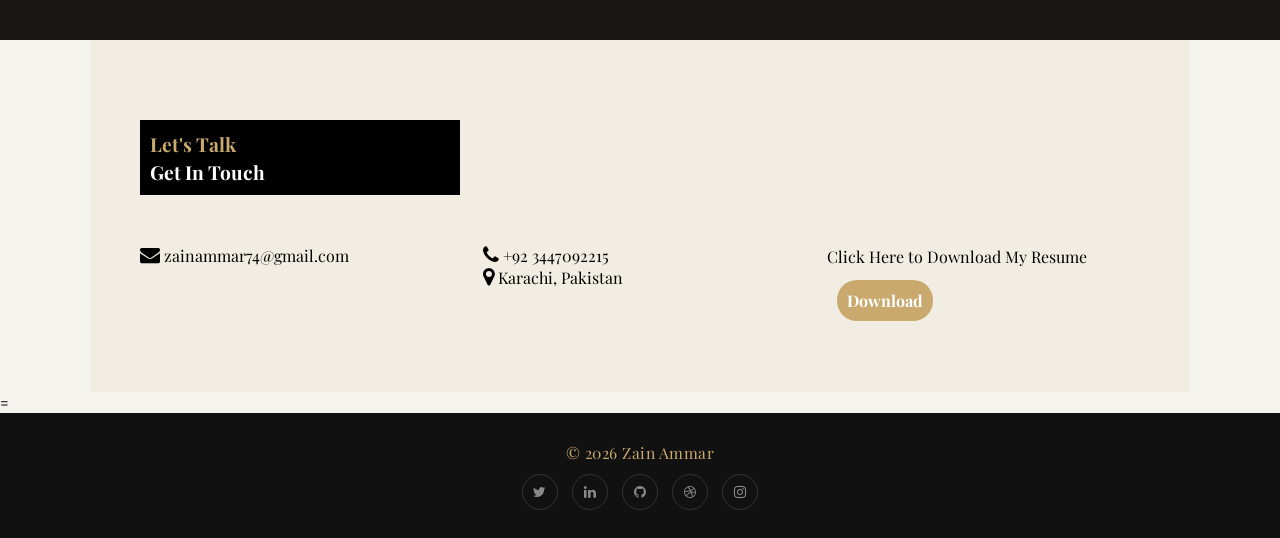
==== commit 12a187a5: "Content Add" ====
--- a/index.html
+++ b/index.html
@@ -98,7 +98,7 @@
 </div>
 
 </div> </div>
-<div id="profile" style="background:#fffefe; padding:10px 10px;">
+<div id="profile" style="background:#f1ede2; padding:10px 10px;">
   <div class="about-inner">
 <div class="hero-grid row-2 content-grid">
   <div class="grid-item">
@@ -126,8 +126,16 @@
       <h2 class="label-gold">Skills &amp; Expertise</h2>
     </div>
     </div>
-    <div class="skills-grid row-3 content-grid ">
-
+    <div class="skills-grid row-2 content-grid ">
+      <div class="grid-item bg-black">
+        <h2 class="gold-txt">Technical Expertise</h2>
+        <h2 class="text-3">
+          I am a skilled IT professional with expertise in Python Scripting, Python Selenium for browser automation, VPS management, Cloudflare configuration and security, and Google Admin Console administration. I specialize in developing automation solutions, managing cloud-based infrastructure, optimizing website performance, configuring DNS and security settings, and administering Google Workspace environments. I am passionate about improving efficiency through automation, solving technical challenges, and delivering reliable, secure, and scalable IT solutions.
+
+        </h2>
+        
+      
+      </div>
       <div class="grid-item bg-black">
         <h2 class="gold-txt">AWS Cloud</h2>
         <h2 class="text-3">
@@ -136,26 +144,14 @@
 
         </h2>
         
-       
-      </div>
-      <div class="grid-item bg-black">
         <h2 class="gold-txt">Python & Django</h2>
         <h2 class="text-3">
           Backend development with Django, REST APIs, authentication systems, and scalable software architecture.
 
         </h2>
         
-      
       </div>
-      <div class="grid-item bg-black">
-        <h2 class="gold-txt">Technical Expertise</h2>
-        <h2 class="text-3">
-          I am a skilled IT professional with expertise in Python Scripting, Python Selenium for browser automation, VPS management, Cloudflare configuration and security, and Google Admin Console administration. I specialize in developing automation solutions, managing cloud-based infrastructure, optimizing website performance, configuring DNS and security settings, and administering Google Workspace environments. I am passionate about improving efficiency through automation, solving technical challenges, and delivering reliable, secure, and scalable IT solutions.
-
-        </h2>
-        
-      
-      </div>
+    
   </div>
   
 </div> </div>
@@ -195,7 +191,7 @@
 
 </div>
 </div>
-<div id="#" style="background:#ffffff; padding:70px 40px;">
+<div id="#" style="background:#f1ede2; padding:70px 40px;">
 <div class="skills-grid row-1 content-grid">
   <div class="grid-item"> 
 
@@ -231,7 +227,7 @@
   </div>
 
 </div>
-<div id="#" style="background:#000000; padding:70px 40px;">
+<div id="#" style="background:#191616; padding:70px 40px;">
   <div class="skills-grid row-1 content-grid">
     <div class="grid-item">
       <h2 class="Gold-black">The Hospital Management System</h2>
@@ -265,49 +261,57 @@
 </div> </div> 
 
 <!-- CONTACT SECTION -->
-<div id="contact" style="background:#1a1a1a; padding:70px 40px;">
-  <div class="contact-grid row-1">
+<div id="contact" style="background:#f1ede2; padding:70px 40px;">
+  <div class=" row-3">
+    <div class="grid-item bg-black">
 
   <p class="gold-txt-map">Let's Talk</p>
   <h2 class="white-txt-larg">Get In Touch</h2>
-
-  
-</div> </div>
-  <div class="contact-grid row-2">
-
-    <div class="grid-item contact-info ">
-      <div class="contact-item">
-        <i class="fa fa-envelope"  style="font-size:20px;color: #c9a96e;;"></i>
-        <span class="gold-txt-map">zainammar74@gmail.com</span>
+</div> 
+  <div class="grid-item"></div>
+  <div class="grid-item"></div>
+</div> 
+
+<div class="skills-grid row-3 content-grid">
+<div class="grid-item">
+
+  
+   
+        <i class="fa fa-envelope"  style="font-size:20px;color: #000000;;"></i>
+        <span class="black-txt">zainammar74@gmail.com</span>
 
       </div>
 
-        <div class="contact-item">
-          <i class="fa fa-phone" style="font-size:20px;color: #c9a96e;;"></i>
-          <span class="gold-txt">+92 3447092215</span>
-        </div>
-        <div class="contact-item">
-          <i class="fa fa-map-marker" style="font-size:20px;color: #c9a96e;;"></i>
-          <span class="gold-txt">Karachi, Pakistan</span>
-        </div>
-    </div>
-
-    <div class="grid-item">
+      <div class="grid-item">
+
+          <i class="fa fa-phone" style="font-size:20px;color: #000000;;"></i>
+          <span class="black-txt">+92 3447092215</span>
+          <br>
+          <i class="fa fa-map-marker" style="font-size:20px;color: #000000;;"></i>
+          <span class="black-txt">Karachi, Pakistan</span>
+
+          
+        </div>
+        <div class="grid-item">
+
+        <p class="black-txt">Click Here to Download My Resume</p>
+        <br>
+    
+       
+        <a href="images/profile.png" class="href" download>Download</a>
+          </div>
+        </div>
+        </div>
+   =
+
      
-        <p class="gold-txt">Click Here to Download My Resume</p>
-    <br>
-
-   
-    <a href="images/profile.png" class="href" download>Download</a>
-      </div>
-    </div>
-
-  </div>
+
+ 
 
 
 <!-- FOOTER -->
 <footer>
-  <p class="gold-txt">Designed &amp; Built  — &copy; 2026 Zain Ammar</p>
+  <p class="gold-txt"> &copy; 2026 Zain Ammar</p>
   <div class="social-links">
     <a href="#"><i class="fa fa-twitter"></i></a>
     <a href="#"><i class="fa fa-linkedin"></i></a>
--- a/css/style-profile-II.css
+++ b/css/style-profile-II.css
@@ -24,6 +24,15 @@
   background-color: #555;
   color: #fff;
 }
+
+/* Theme
+#f1ede2;
+#f1ede2;
+#c9a96e; 
+#1a1a1a;
+black;
+
+*/
 
 /* ── NAV (from promt.txt) ── */
 
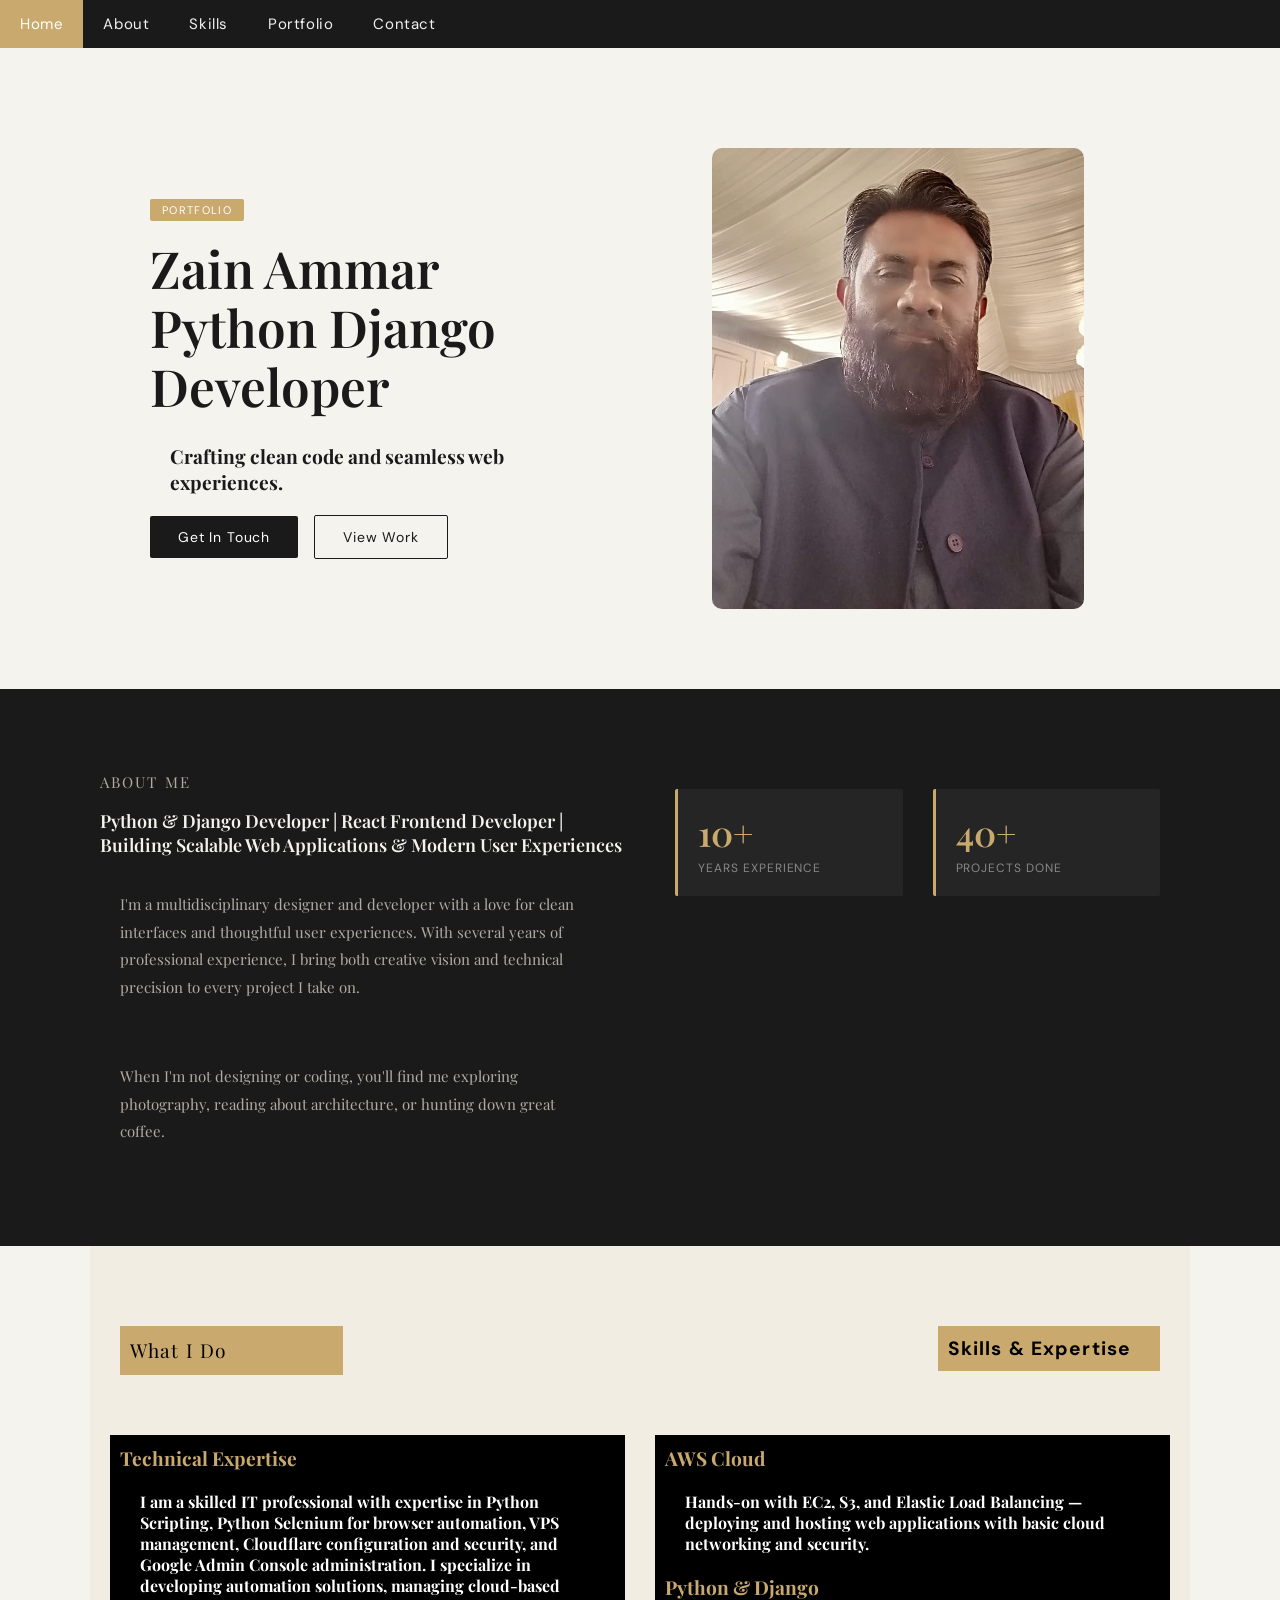
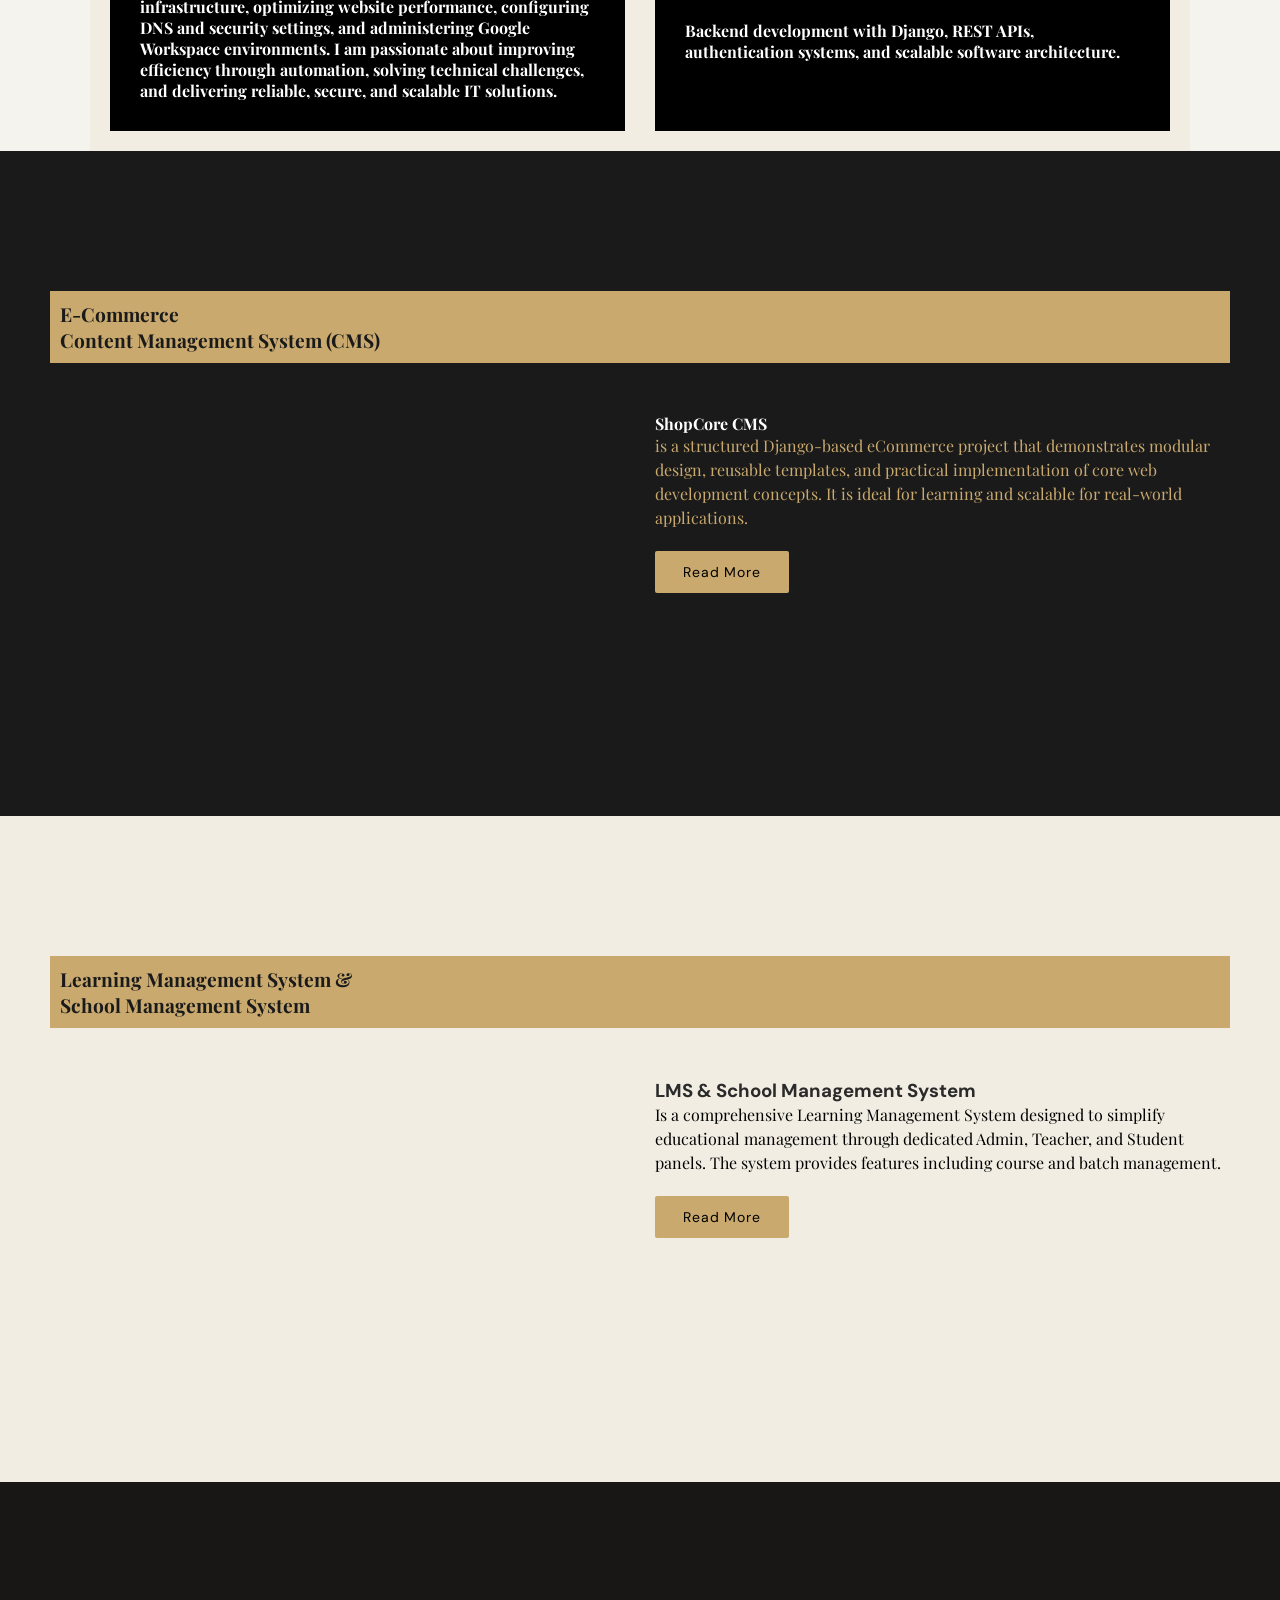
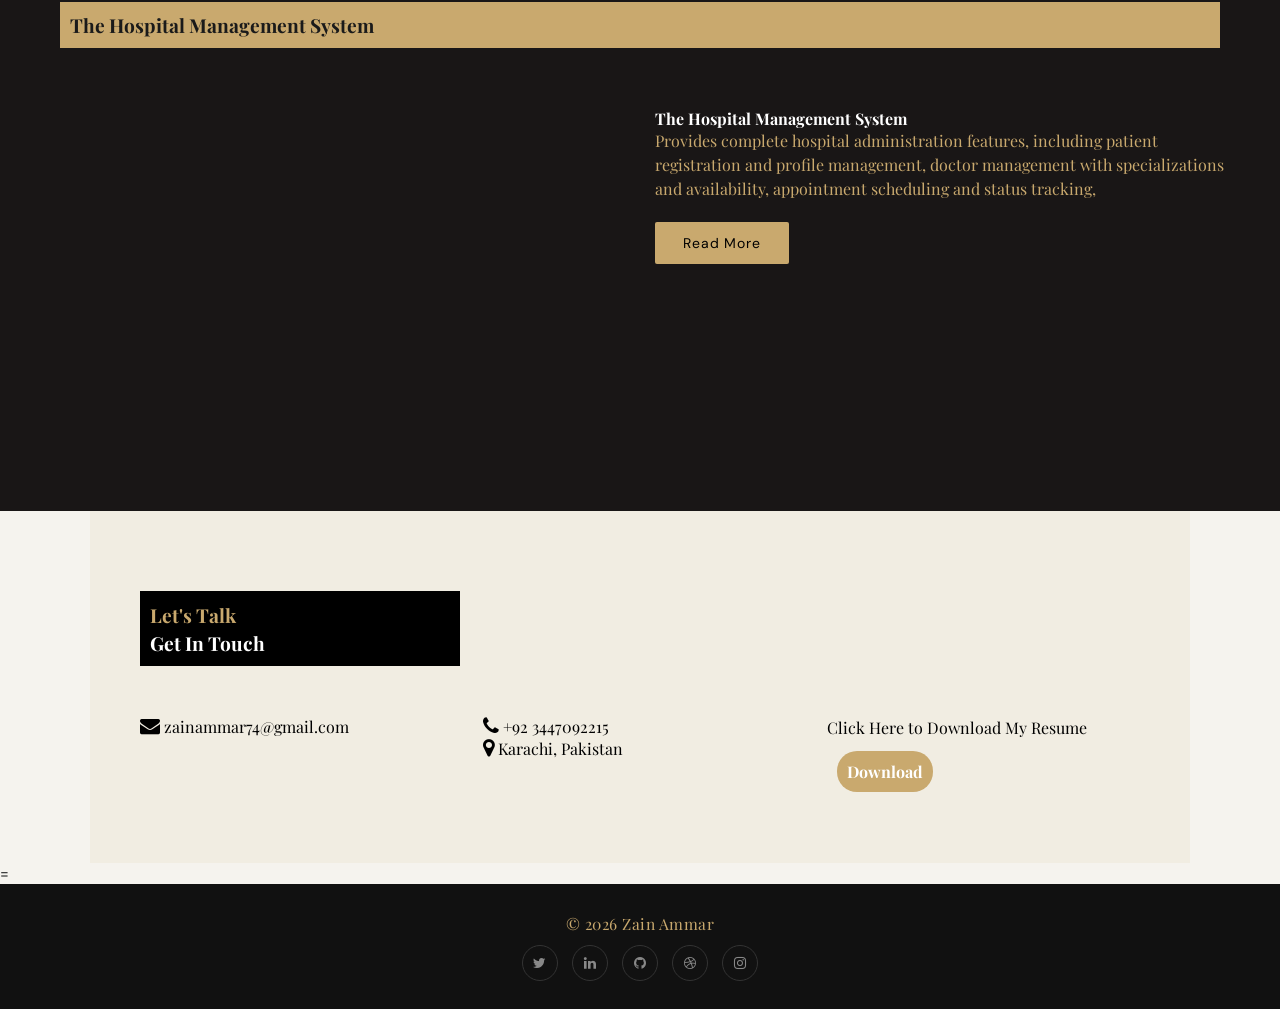
==== commit 6d72b182: "video Error Resolve" ====
--- a/index.html
+++ b/index.html
@@ -169,13 +169,14 @@
         
   <div class="grid-item">
   
-  
-      <div class="iframe-container">
-        <iframe
-        src="https://www.youtube.com/embed/XQf9eIvVGEk" 
-            allow="autoplay">
-        </iframe>
-    </div>
+    <div class="video-container">
+      <iframe
+          src="https://www.youtube.com/embed/XQf9eIvVGEk"
+          frameborder="0"
+          allow="accelerometer; autoplay; clipboard-write; encrypted-media; gyroscope; picture-in-picture"
+          allowfullscreen>
+      </iframe>
+  </div>
   </div>
     <div class="grid-item">
 
@@ -202,14 +203,17 @@
                 
         
   <div class="grid-item">
-  
-  
-      <div class="iframe-container">
-        <iframe
-        src="https://www.youtube.com/embed/P8zDGlz9mnw" 
-            allow="autoplay">
-        </iframe>
-    </div>
+    
+    <div class="video-container">
+      <iframe
+          src="https://www.youtube.com/embed/P8zDGlz9mnw"
+          frameborder="0"
+          allow="accelerometer; autoplay; clipboard-write; encrypted-media; gyroscope; picture-in-picture"
+          allowfullscreen>
+      </iframe>
+  </div>
+  
+
 
   </div>
   <div class="grid-item">
@@ -236,13 +240,15 @@
     <div class="skills-grid row-2 content-grid">
 <div class="grid-item">
   
-  
-      <div class="iframe-container">
-        <iframe
-        src="https://www.youtube.com/embed/EqgFt1HfKDA" 
-            allow="autoplay">
-        </iframe>
-    </div>
+  <div class="video-container">
+    <iframe
+        src="https://www.youtube.com/embed/EqgFt1HfKDA"
+        frameborder="0"
+        allow="accelerometer; autoplay; clipboard-write; encrypted-media; gyroscope; picture-in-picture"
+        allowfullscreen>
+    </iframe>
+</div>
+
   </div>
     <div class="grid-item">
 
--- a/css/style-profile-II.css
+++ b/css/style-profile-II.css
@@ -950,92 +950,22 @@
   display: block;
   margin: 0 auto;
 }
-
-
-  /* Outer wrapper - controls max width on large screens */
-  .video-container {
-    width: 100%;
-    max-width: 960px;
-    margin: 0 auto;
-  }
-
-  /* This wrapper maintains 16:9 aspect ratio responsively */
-  .video-wrapper {
-    position: relative;
-    width: 100%;
-    padding-top: 56.25%; /* 16:9 aspect ratio = (9 / 16) * 100 */
-    background: #000;
-    border-radius: 8px;
-    overflow: hidden;
-    box-shadow: 0 4px 20px rgba(0, 0, 0, 0.3);
-  }
-
-  .video-wrapper iframe {
-    position: absolute;
-    top: 0;
-    left: 0;
-    width: 100%;
-    height: 100%;
-    border: 0;
-    z-index: 1;
-  }
-
-  /* Loading overlay - sits on top of iframe until it's ready */
-  .video-loading {
-    position: absolute;
-    top: 0;
-    left: 0;
-    width: 100%;
-    height: 100%;
-    background: #000;
-    display: flex;
-    flex-direction: column;
-    align-items: center;
-    justify-content: center;
-    gap: 14px;
-    z-index: 2;
-    transition: opacity 0.4s ease;
-  }
-
-  .video-loading.hidden {
-    opacity: 0;
-    pointer-events: none;
-  }
-
-  .spinner {
-    width: 40px;
-    height: 40px;
-    border: 3px solid rgba(255, 255, 255, 0.2);
-    border-top-color: #fff;
-    border-radius: 50%;
-    animation: spin 0.8s linear infinite;
-  }
-
-  .video-loading span {
-    color: rgba(255, 255, 255, 0.7);
-    font-size: 13px;
-  }
-
-  @keyframes spin {
-    to { transform: rotate(360deg); }
-  }
-
-  /* Mobile tweak - full width edge to edge, no rounded corners */
-  @media (max-width: 600px) {
-    body {
-      padding: 0;
-    }
-
-    .video-container {
-      max-width: 100%;
-    }
-
-    .video-wrapper {
-      border-radius: 0;
-    }
-  }
-
-
+.video-container{
+  position: relative;
+  width: 100%;
+  padding-bottom: 56.25%; /* 16:9 */
+  height: 0;
+  overflow: hidden;
+}
+
+.video-container iframe{
+  position: absolute;
+  top: 0;
+  left: 0;
+  width: 100%;
+  height: 100%;
+  border: 0;
+}
 
 
   /* slider */
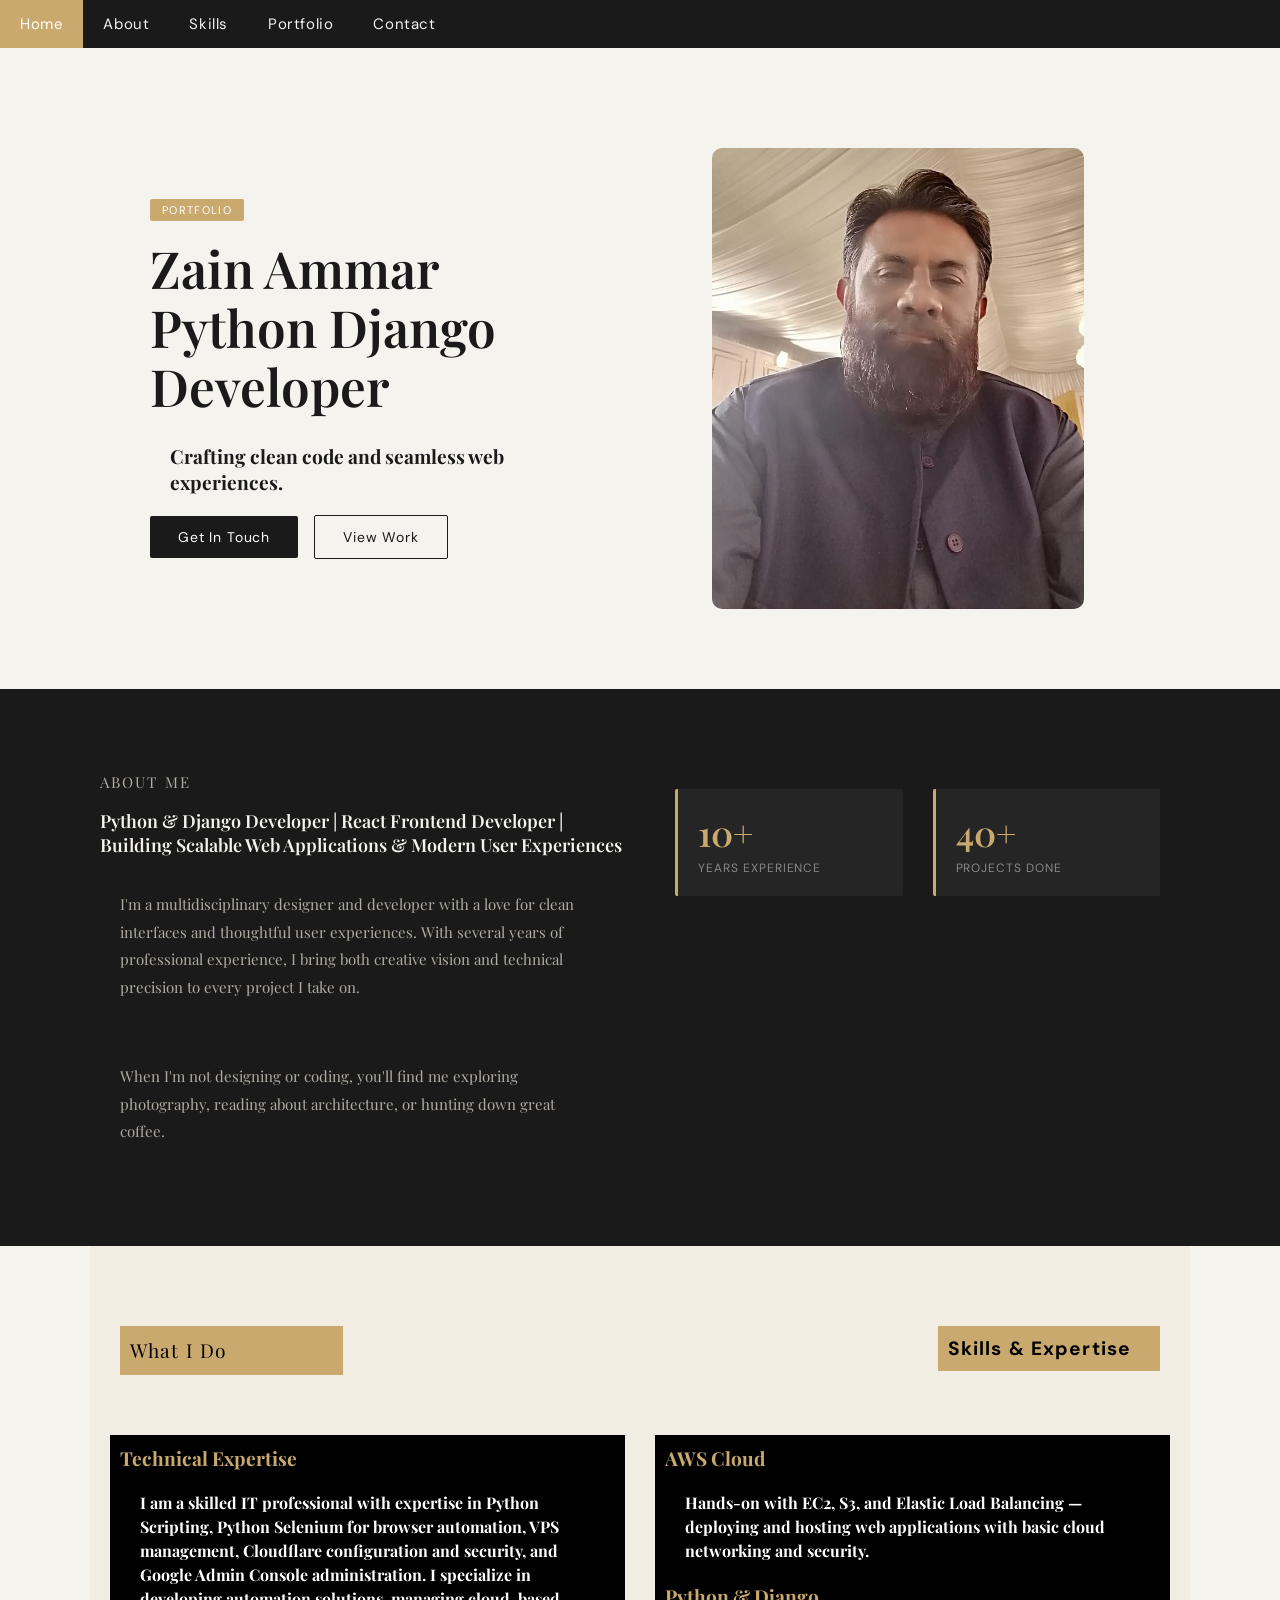
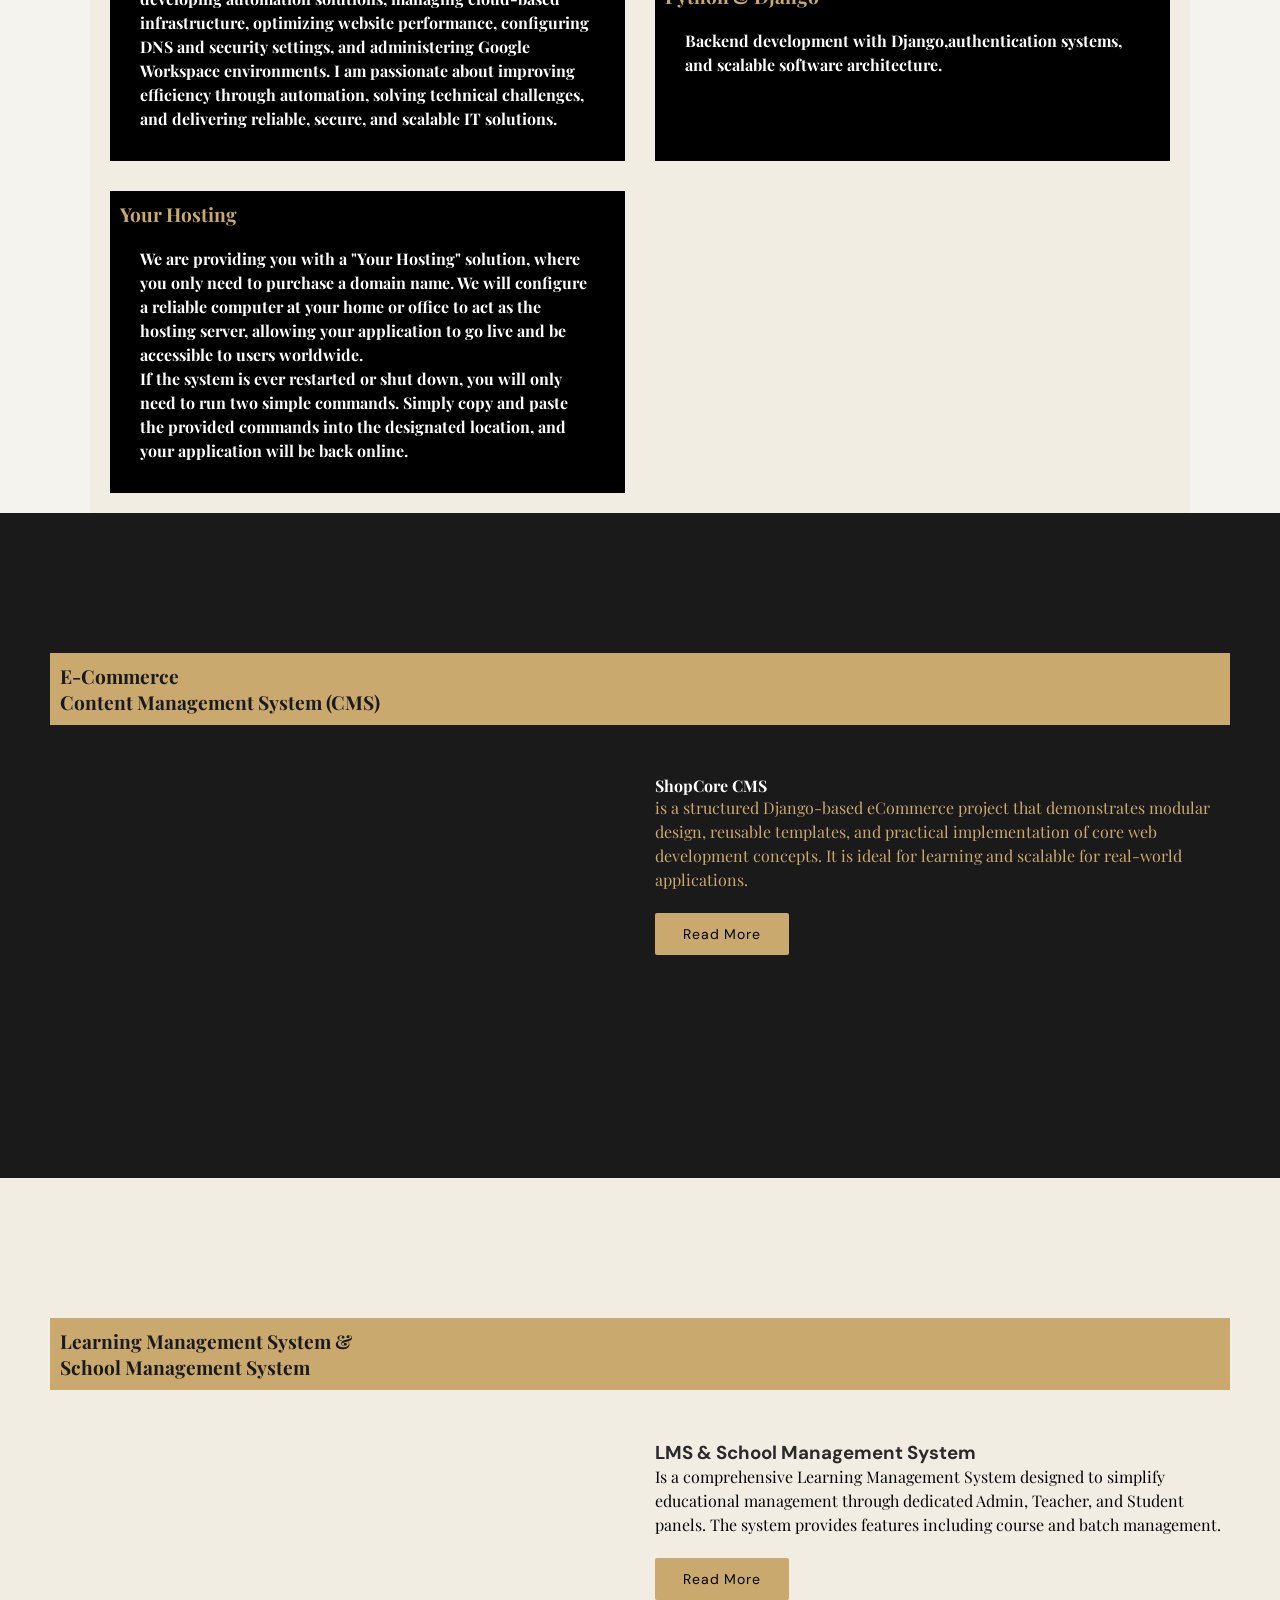
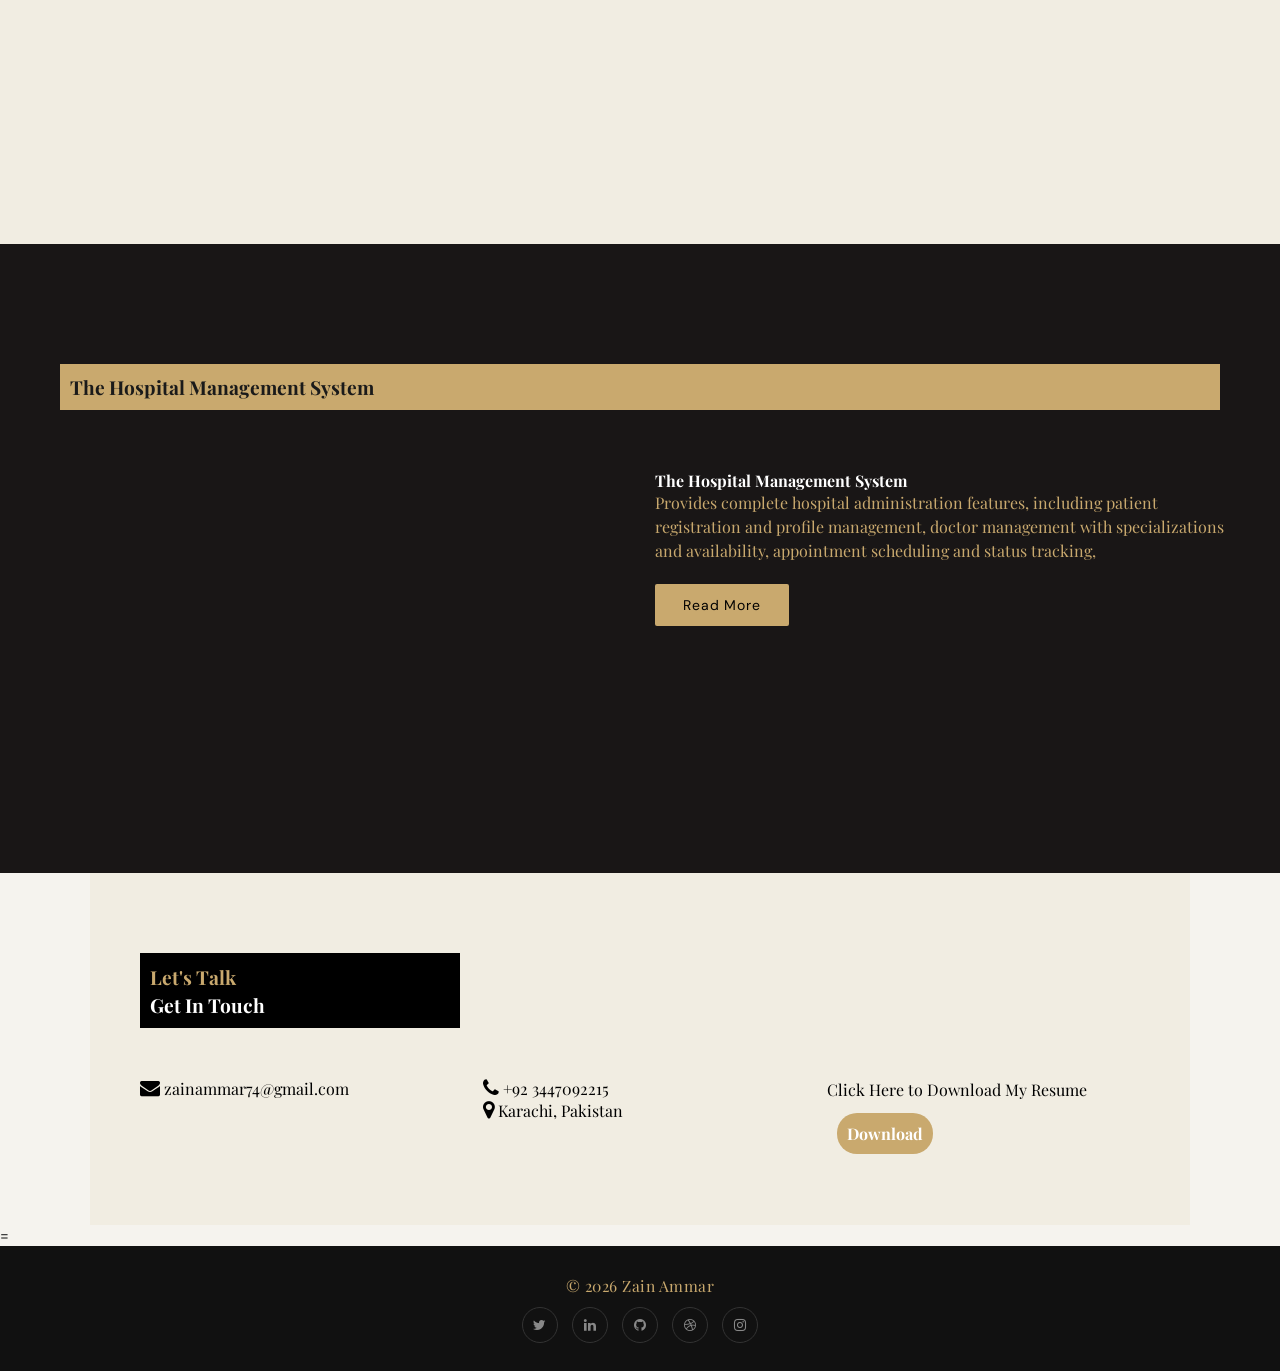
==== commit b02d2b9c: "Add local Hosting" ====
--- a/index.html
+++ b/index.html
@@ -146,12 +146,26 @@
         
         <h2 class="gold-txt">Python & Django</h2>
         <h2 class="text-3">
-          Backend development with Django, REST APIs, authentication systems, and scalable software architecture.
+          Backend development with Django,authentication systems, and scalable software architecture.
 
         </h2>
         
       </div>
-    
+      <div class="grid-item bg-black">
+        <h2 class="gold-txt">Your Hosting</h2>
+        <h2 class="text-3">
+          
+          We are providing you with a "Your Hosting" solution, where you only need to purchase a domain name. We will configure a reliable computer at your home or office to act as the hosting server, allowing your application to go live and be accessible to users worldwide.
+          <br>
+          If the system is ever restarted or shut down, you will only need to run two simple commands. Simply copy and paste the provided commands into the designated location, and your application will be back online.
+
+        </h2>
+        
+      
+      </div>
+      <div class="grid-item">
+  
+      </div>
   </div>
   
 </div> </div>
@@ -225,7 +239,7 @@
     <br>
     
   
-    <a href="lms.html" class="btn-2">Read More</a>
+    <a href="lms-case-study.html" class="btn-2">Read More</a>
   </div>
 
   </div>
--- a/css/style-profile-II.css
+++ b/css/style-profile-II.css
@@ -793,8 +793,10 @@
   font-family: 'Playfair Display', serif;
   font-size: medium;
   color: #ffffff;
+  line-height: 1.5;
   padding: 10px;
   margin: 10px;
+  
 }
 .white-txt{
   font-family: 'Playfair Display', serif;
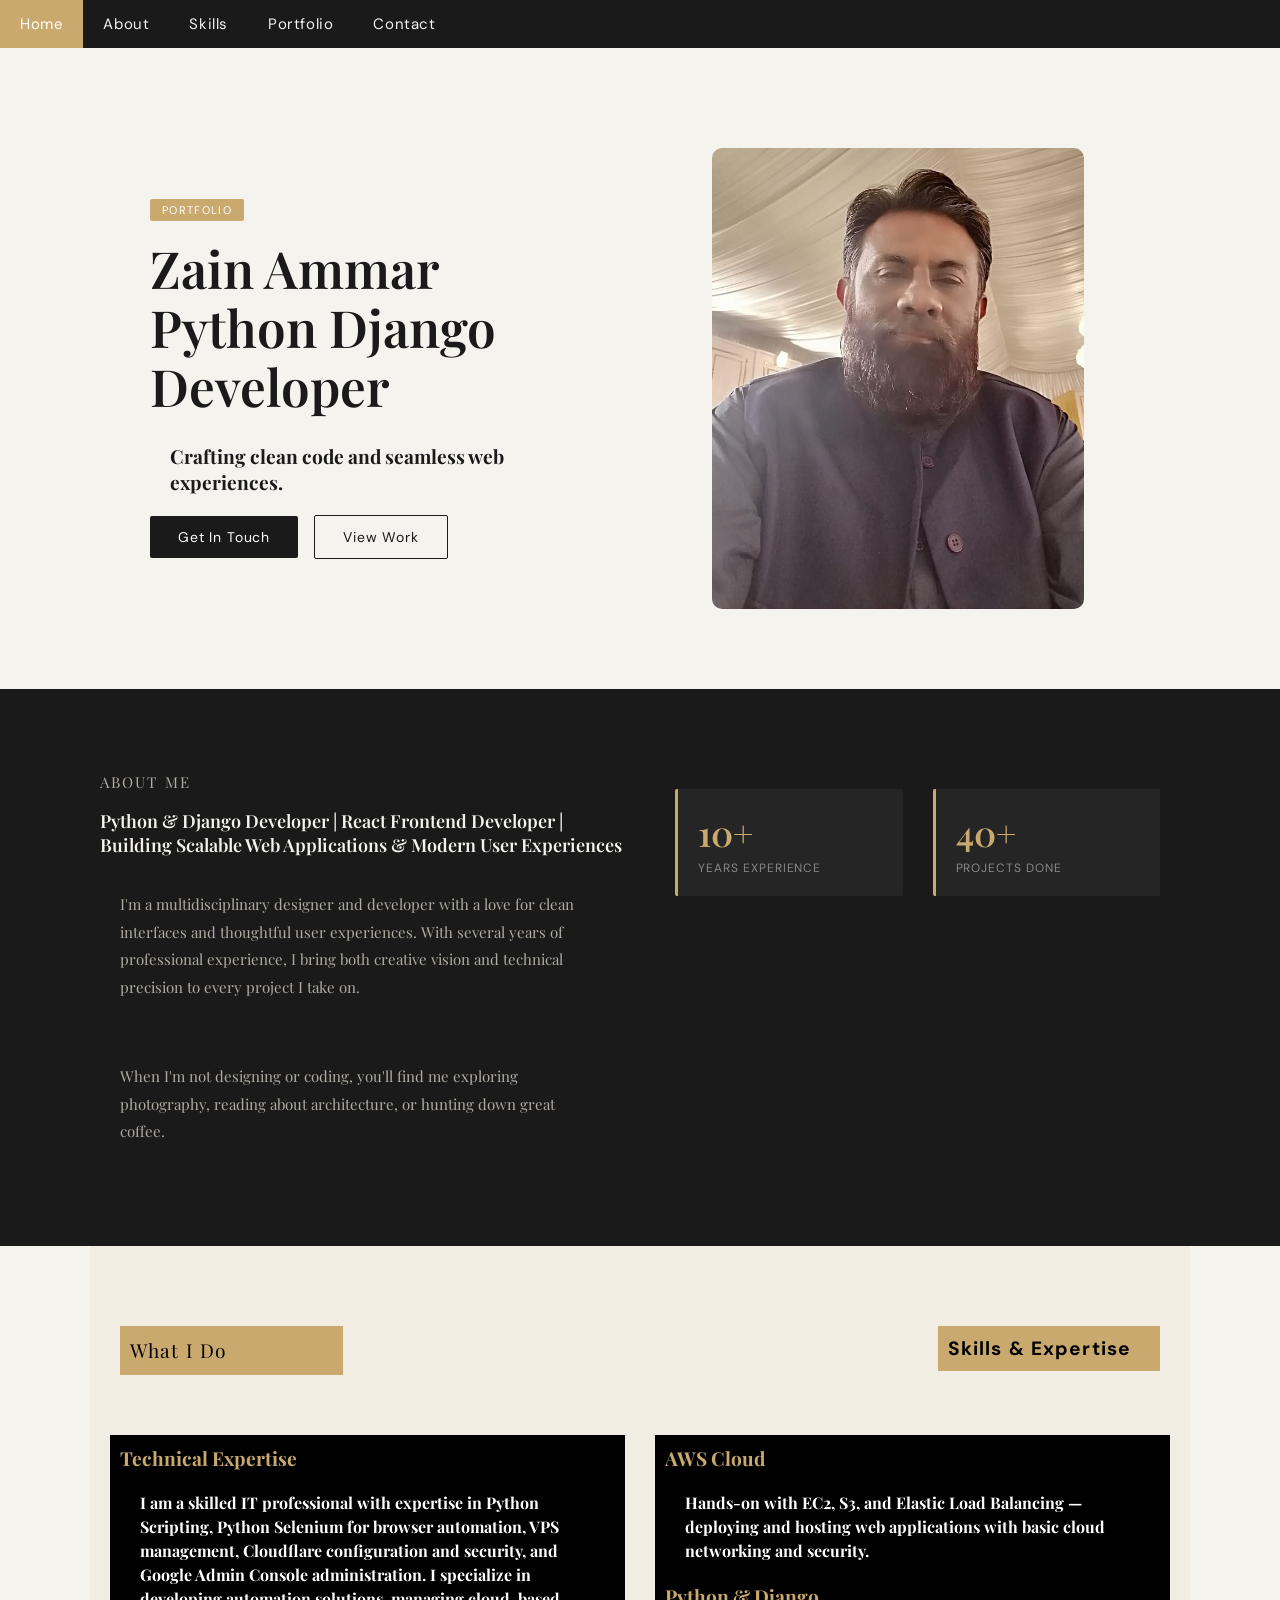
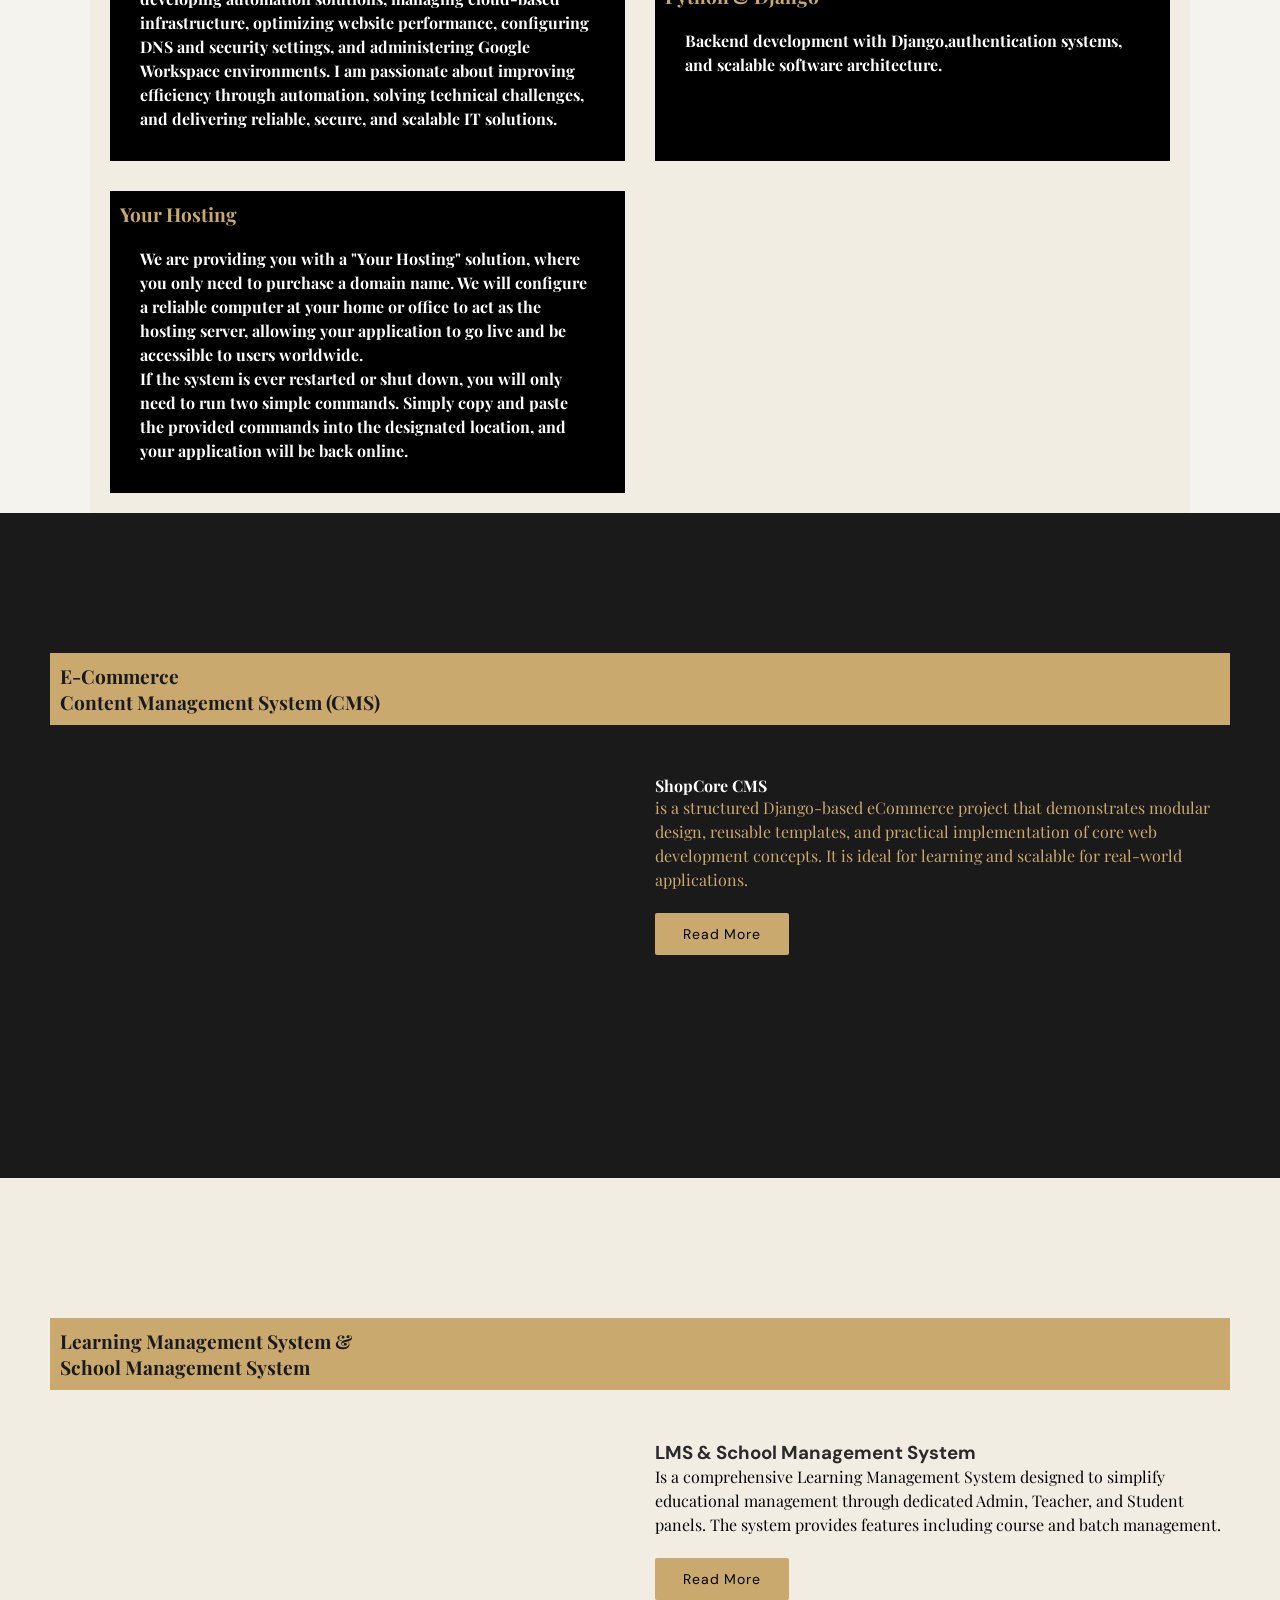
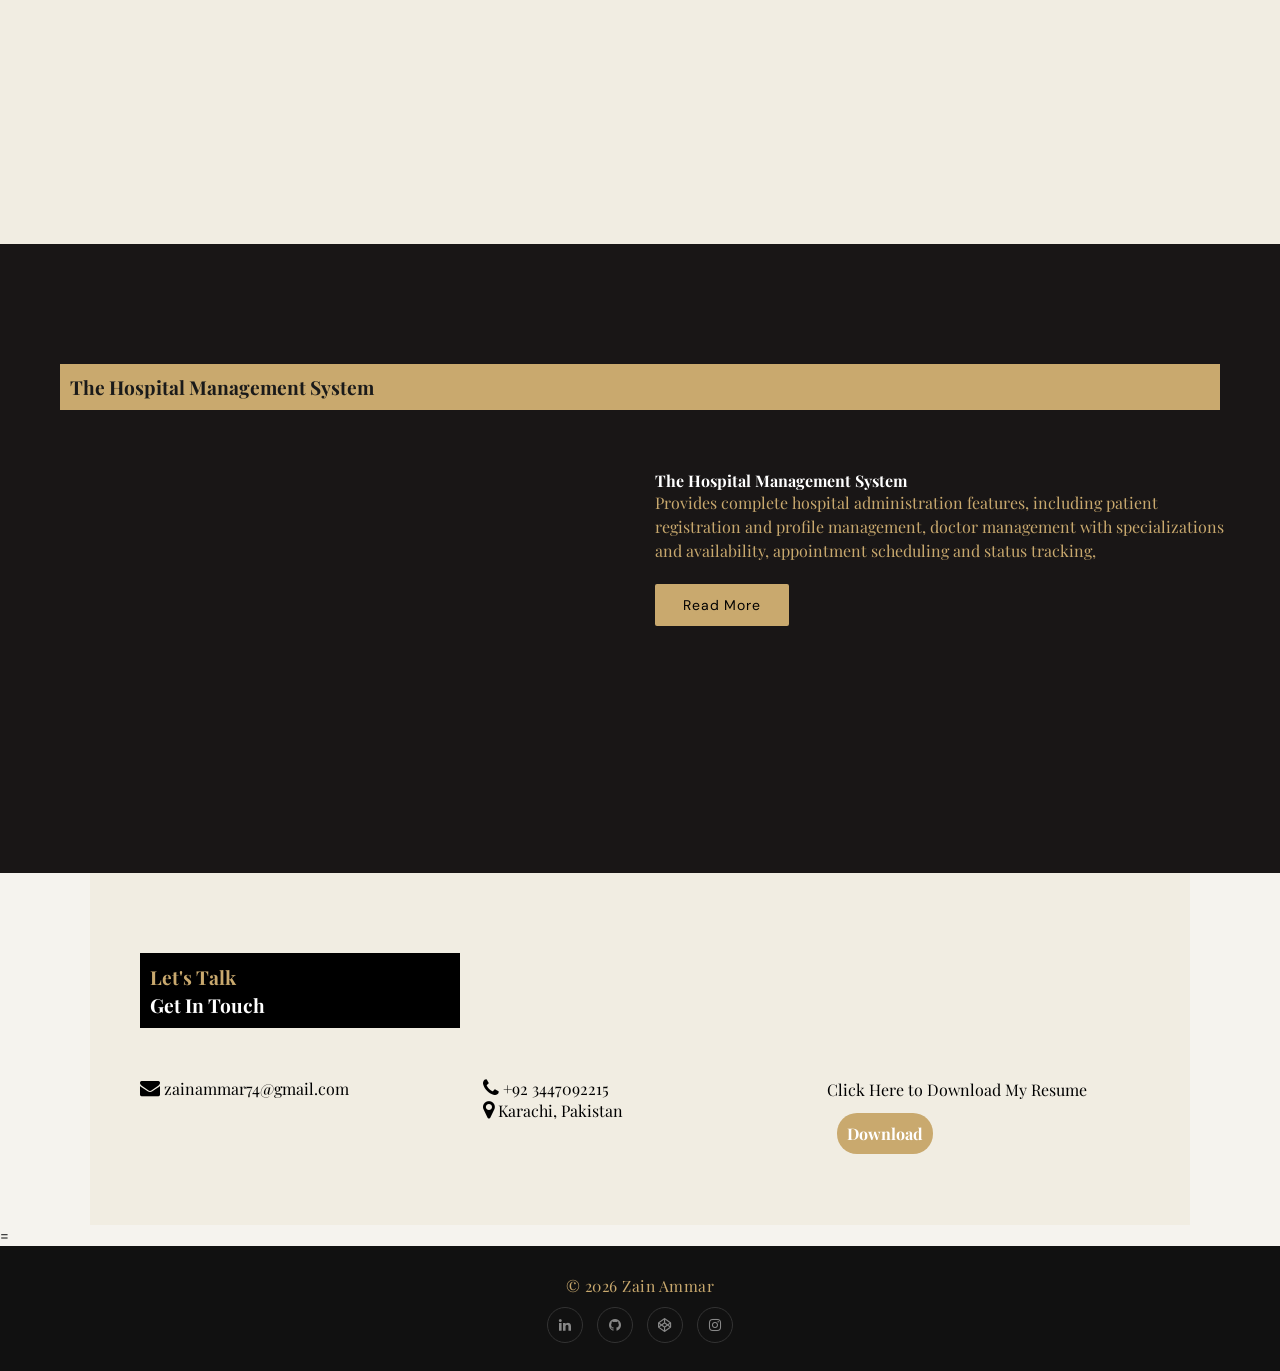
==== commit b1566811: "Update Social Media" ====
--- a/index.html
+++ b/index.html
@@ -324,20 +324,24 @@
         </div>
    =
 
-     
-
- 
+<!--      
+   https://www.facebook.com/zain.abedin.687984
+   https://www.instagram.com/zainammarpakistan
+   https://codepen.io/zainammar-01
+   https://github.com/zainammar
+   www.pinterest.com/devopsz
+   https://www.linkedin.com/in/zain-ammar
+  -->
 
 
 <!-- FOOTER -->
 <footer>
   <p class="gold-txt"> &copy; 2026 Zain Ammar</p>
   <div class="social-links">
-    <a href="#"><i class="fa fa-twitter"></i></a>
-    <a href="#"><i class="fa fa-linkedin"></i></a>
-    <a href="#"><i class="fa fa-github"></i></a>
-    <a href="#"><i class="fa fa-dribbble"></i></a>
-    <a href="#"><i class="fa fa-instagram"></i></a>
+    <a href="https://www.linkedin.com/in/zain-ammar"><i class="fa fa-linkedin"></i></a>
+    <a href="https://github.com/zainammar"><i class="fa fa-github"></i></a>
+    <a href="https://codepen.io/zainammar-01"><i class="fa fa-codepen"></i></a>
+    <a href="  https://www.instagram.com/zainammarpakistan"><i class="fa fa-instagram"></i></a>
   </div>
 </footer>
 
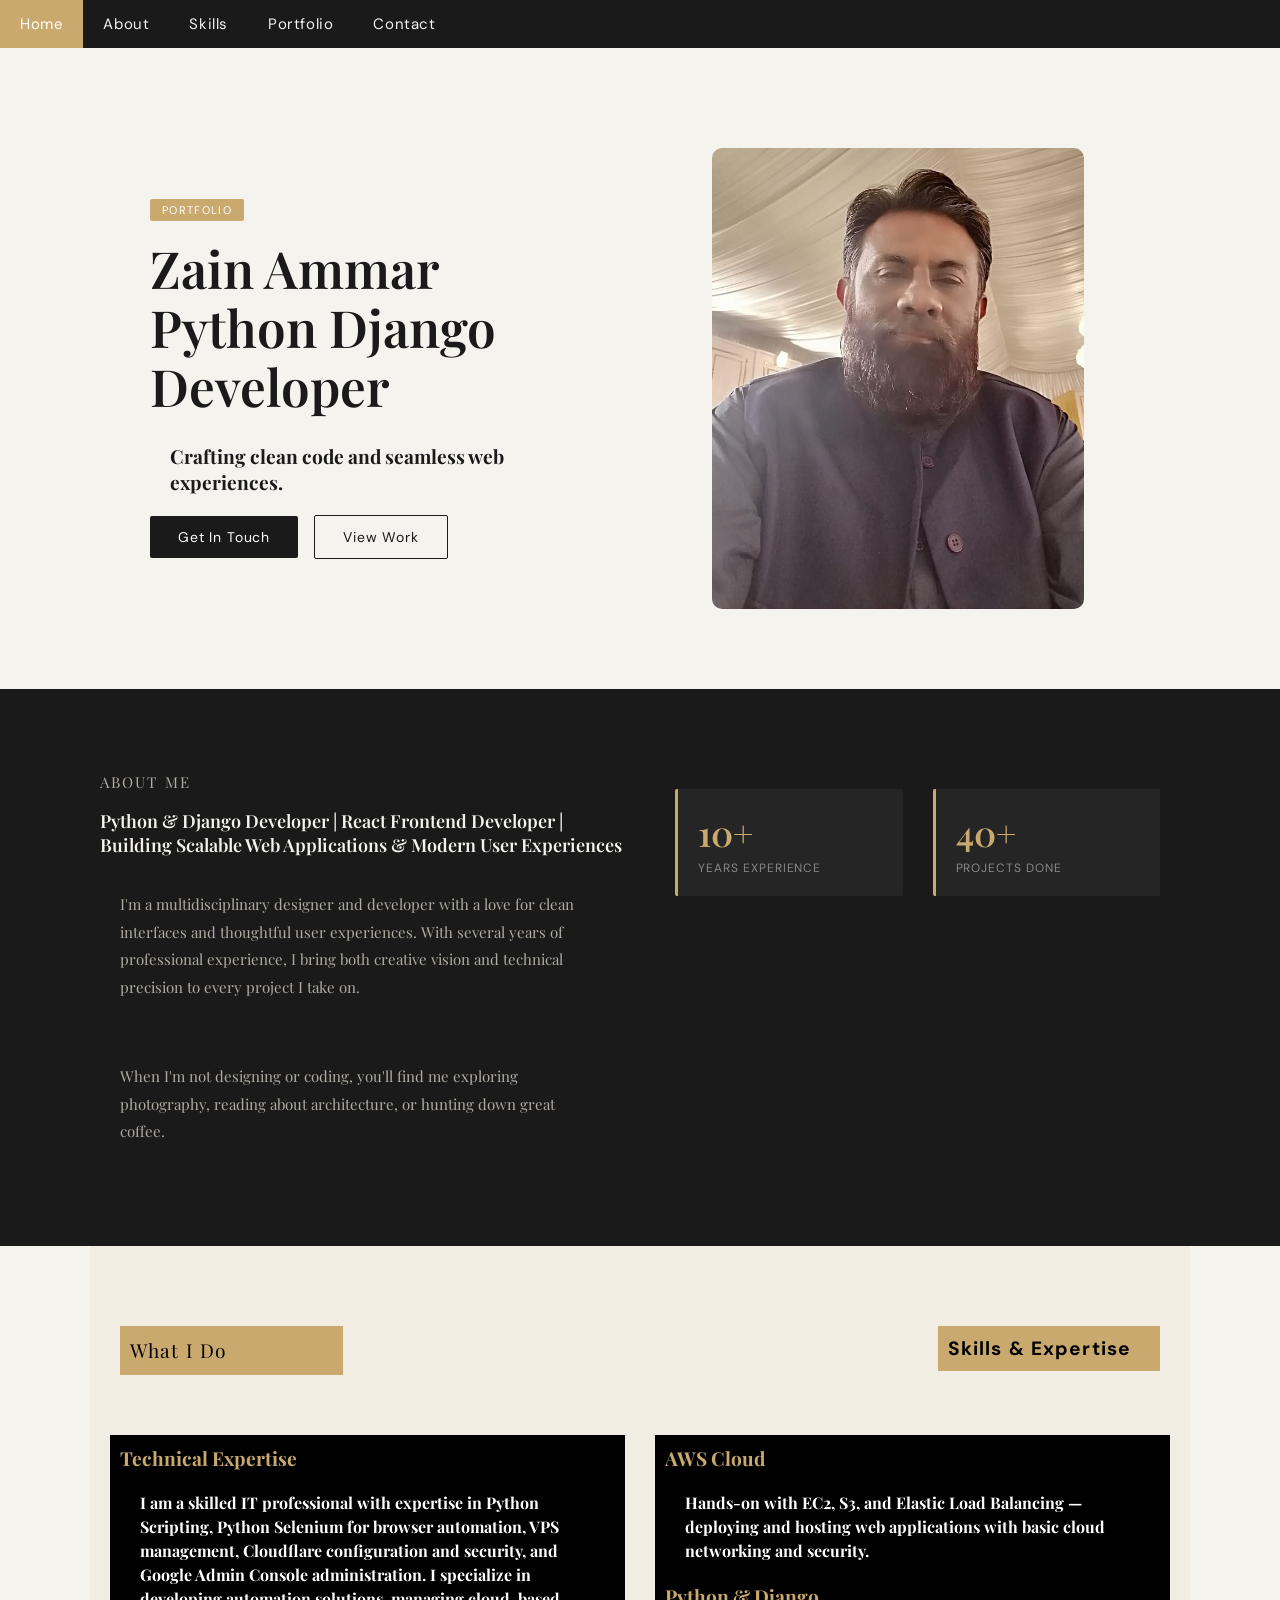
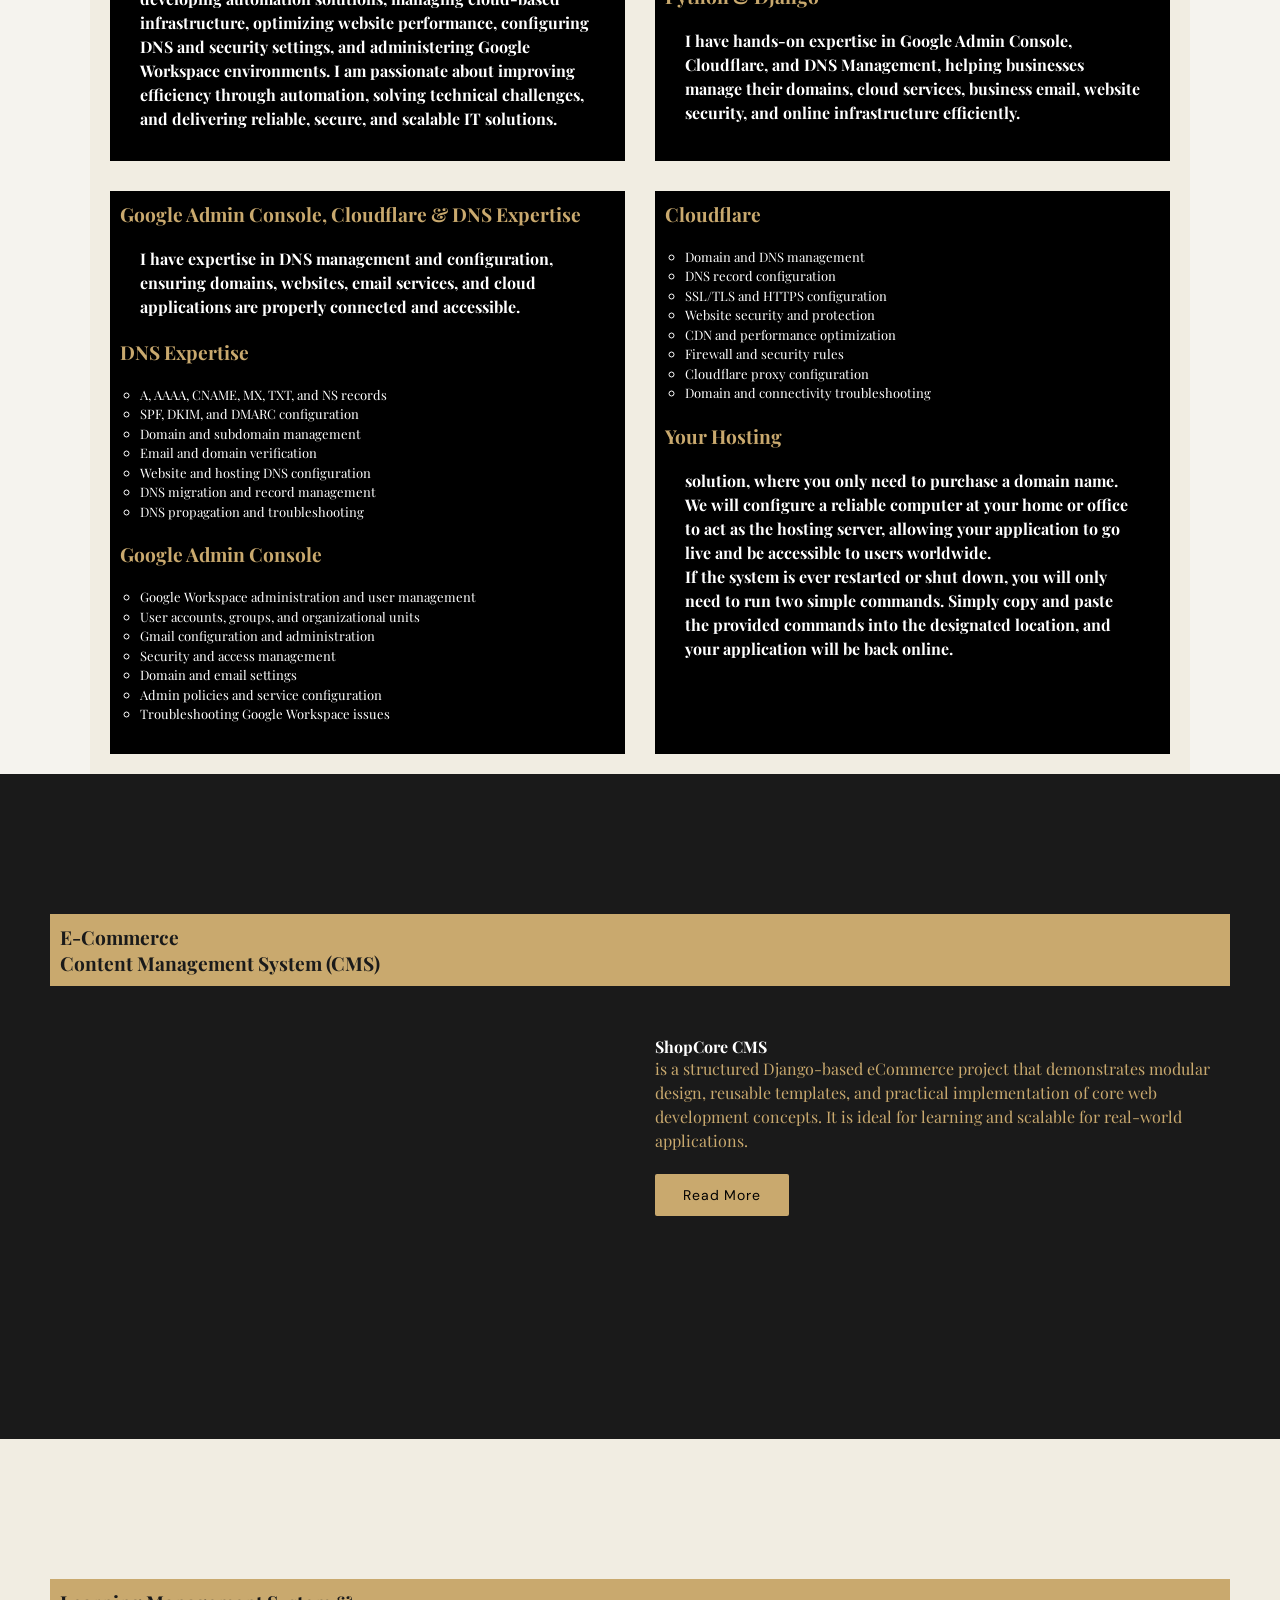
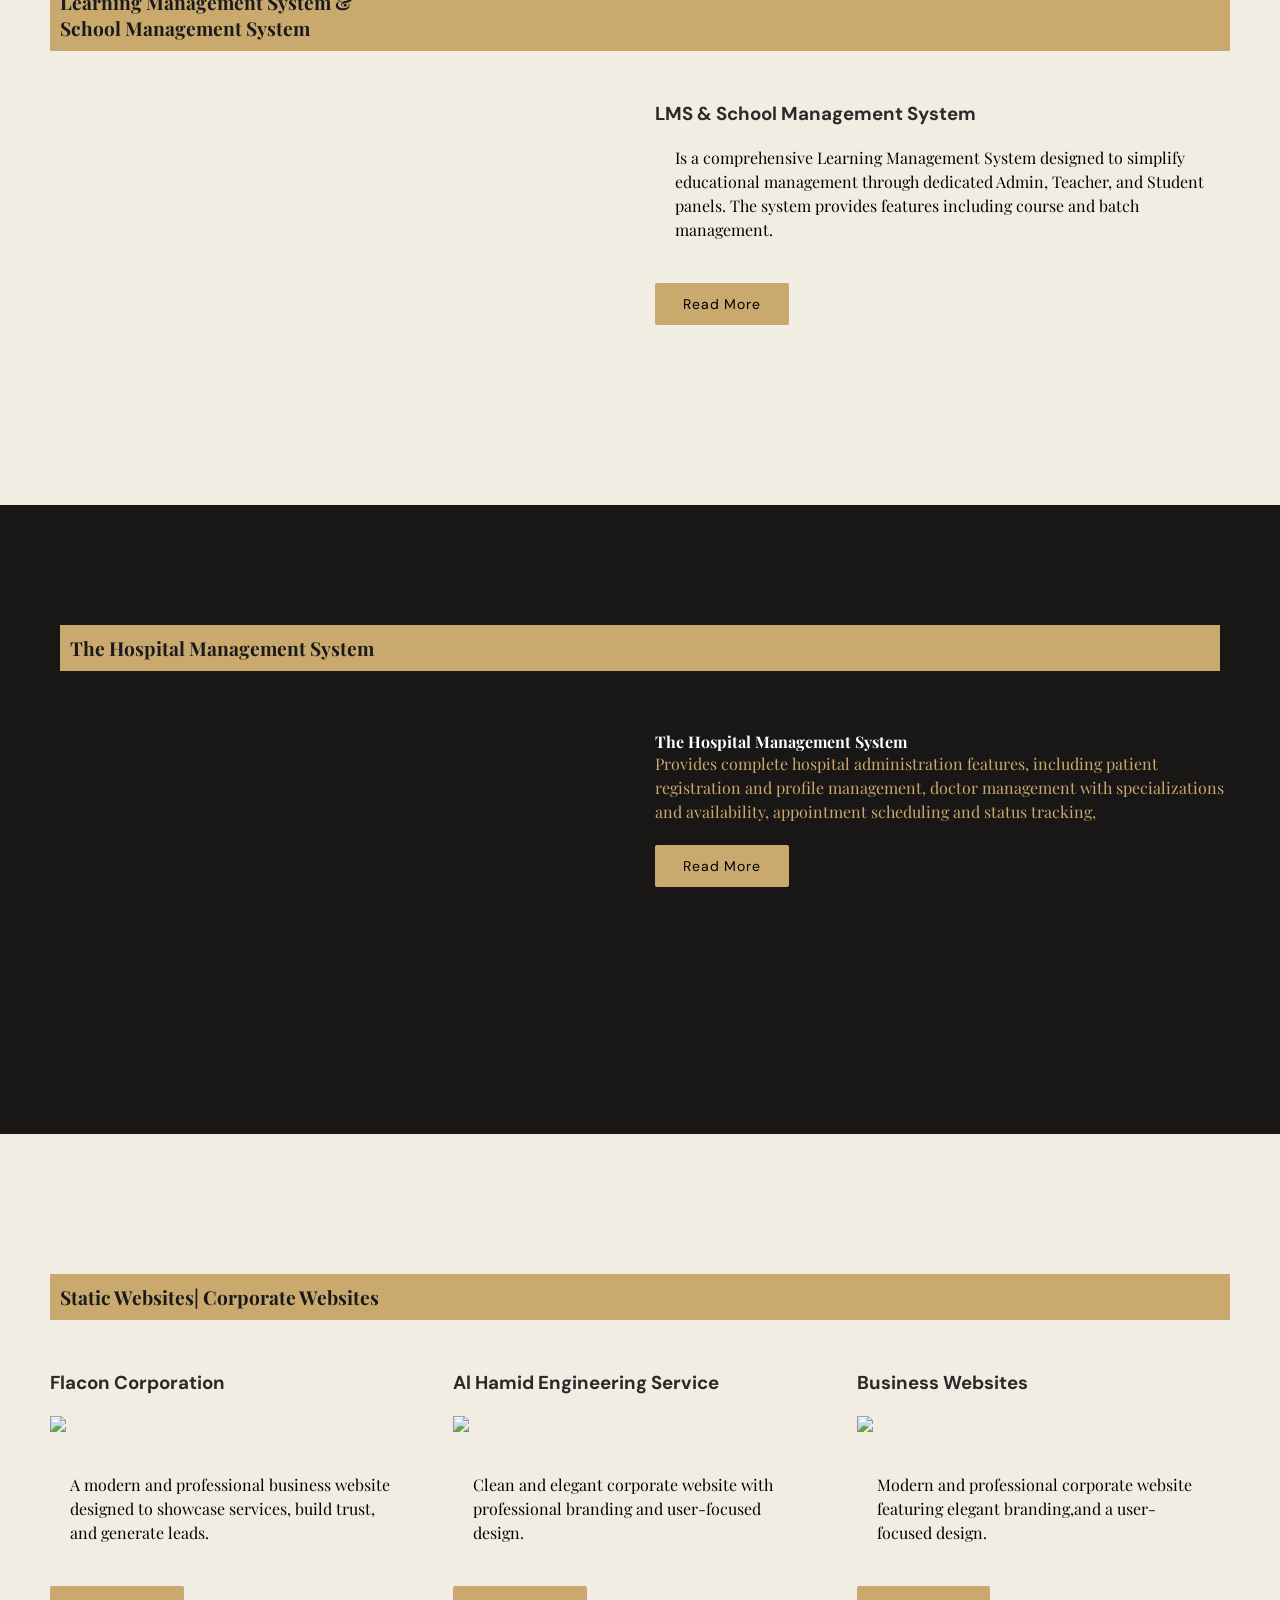
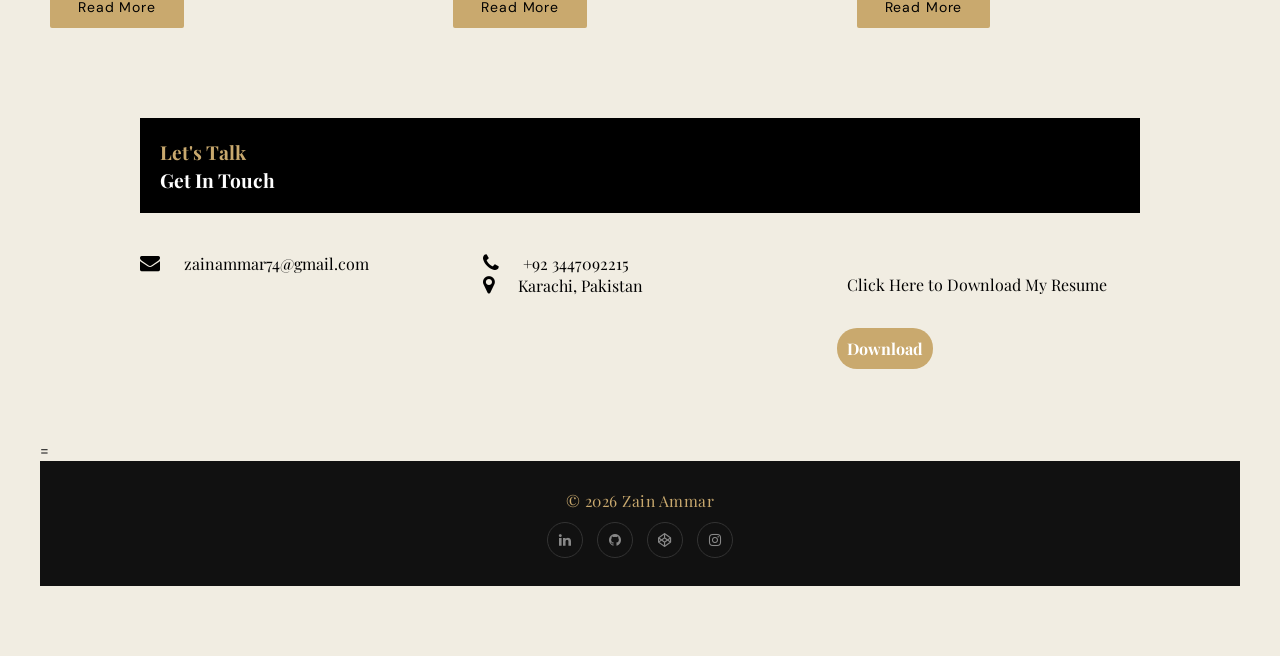
==== commit f0ebb355: "Update & add Web" ====
--- a/index.html
+++ b/index.html
@@ -146,26 +146,59 @@
         
         <h2 class="gold-txt">Python & Django</h2>
         <h2 class="text-3">
-          Backend development with Django,authentication systems, and scalable software architecture.
-
+          I have hands-on expertise in Google Admin Console, Cloudflare, and DNS Management, helping businesses manage their domains, cloud services, business email, website security, and online infrastructure efficiently.
         </h2>
         
       </div>
       <div class="grid-item bg-black">
-        <h2 class="gold-txt">Your Hosting</h2>
+        <h2 class="gold-txt">Google Admin Console, Cloudflare & DNS Expertise</h2>
         <h2 class="text-3">
-          
-          We are providing you with a "Your Hosting" solution, where you only need to purchase a domain name. We will configure a reliable computer at your home or office to act as the hosting server, allowing your application to go live and be accessible to users worldwide.
-          <br>
-          If the system is ever restarted or shut down, you will only need to run two simple commands. Simply copy and paste the provided commands into the designated location, and your application will be back online.
-
+          I have expertise in DNS management and configuration, ensuring domains, websites, email services, and cloud applications are properly connected and accessible.
         </h2>
-        
-      
-      </div>
-      <div class="grid-item">
-  
-      </div>
+        <h2 class="gold-txt">DNS Expertise</h2>
+        <ul class="a">
+          <li>	A, AAAA, CNAME, MX, TXT, and NS records	</li>
+          <li>	SPF, DKIM, and DMARC configuration	</li>
+          <li>	Domain and subdomain management	</li>
+          <li>	Email and domain verification	</li>
+          <li>	Website and hosting DNS configuration	</li>
+          <li>	DNS migration and record management	</li>
+          <li>	DNS propagation and troubleshooting	</li>
+                  </ul>
+          <h2 class="gold-txt">Google Admin Console</h2>
+          <ul class="a">
+             <li>	Google Workspace administration and user management	</li>
+             <li>	User accounts, groups, and organizational units	</li>
+             <li>	Gmail configuration and administration	</li>
+             <li>	Security and access management	</li>
+             <li>	Domain and email settings	</li>
+             <li>	Admin policies and service configuration	</li>
+             <li>	Troubleshooting Google Workspace issues	</li>
+          </ul>
+      </div>
+      <div class="grid-item bg-black">
+    
+    <h2 class="gold-txt"> Cloudflare</h2>
+    <ul class="a">
+      <li>	Domain and DNS management	</li>
+      <li>	DNS record configuration	</li>
+      <li>	SSL/TLS and HTTPS configuration	</li>
+      <li>	Website security and protection	</li>
+      <li>	CDN and performance optimization	</li>
+      <li>	Firewall and security rules	</li>
+      <li>	Cloudflare proxy configuration	</li>
+      <li>	Domain and connectivity troubleshooting	</li>
+    </ul>
+    <h2 class="gold-txt">Your Hosting</h2>
+    <h2 class="text-3">
+      solution, where you only need to purchase a domain name. We will configure a reliable computer at your home or office to act as the hosting server, allowing your application to go live and be accessible to users worldwide.
+      <br>
+      If the system is ever restarted or shut down, you will only need to run two simple commands. Simply copy and paste the provided commands into the designated location, and your application will be back online.
+    </h2>
+    
+      </div>
+
+ 
   </div>
   
 </div> </div>
@@ -279,11 +312,63 @@
 
 
 </div> </div> 
+<div id="#" style="background:#f1ede2; padding:70px 40px;">
+  <div class="skills-grid row-1 content-grid">
+    <div class="grid-item"> 
+  
+    </div>
+    <h2 class="Gold-black">Static Websites| Corporate Websites</h2>
+  </div>
+  <div class="skills-grid row-3 content-grid">
+                  
+          
+    <div class="grid-item">
+      
+      <h3>   Flacon Corporation </h3>
+    
+      <br>
+      <img src="https://drive.google.com/thumbnail?id=1mOH7RZ9_9tUD3TrUuqMrPcIiC8jaQYTi&sz=w1200">
+      <br>
+      <p class="black-txt">
+        A modern and professional business website designed to showcase services, build trust, and generate leads.
+      </p>
+    
+      <br> 
+      <a href="https://flaconcorporation.com" target="_blank"class="btn-2">Read More</a>
+    </div>
+  
+    <div class="grid-item">
+      <h3>Al Hamid Engineering Service</h3>
+      <br>
+      <img src="https://drive.google.com/thumbnail?id=1vOxA4bhdzLcrxY9m8SYb8WlU0LnSApoA&sz=w1200">
+      <br>
+      <p class="black-txt">
+        Clean and elegant corporate website with professional branding and user-focused design.
+      </p>
+    
+      <br> 
+      <a href="https://alhamidengineering.com/" target="_blank"class="btn-2">Read More</a>
+    </div>
+
+    <div class="grid-item">
+      <h3>Business Websites</h3>
+      <br>
+      <img src="https://drive.google.com/thumbnail?id=1qXBBFMfAWhfyd18euRdczuXCOVW_bC1M&sz=w1200">
+      <br>
+      <p class="black-txt">
+        Modern and professional corporate website featuring elegant branding,and a user-focused design.
+
+      </p>
+    
+      <br> 
+      <a href="https://teckvirtual4-gif.github.io/snaansealand/" target="_blank"class="btn-2">Read More</a>
+    </div>
+  </div>
 
 <!-- CONTACT SECTION -->
 <div id="contact" style="background:#f1ede2; padding:70px 40px;">
-  <div class=" row-3">
-    <div class="grid-item bg-black">
+  <div class=" row-3  bg-black">
+    <div class="grid-item">
 
   <p class="gold-txt-map">Let's Talk</p>
   <h2 class="white-txt-larg">Get In Touch</h2>
--- a/css/style-profile-II.css
+++ b/css/style-profile-II.css
@@ -816,9 +816,27 @@
   font-family: 'Playfair Display', serif;
   font-size: medium;
   color: #000000;
-
-
-}
+  padding: 10px;
+  margin: 10px;
+
+
+}
+ul.a 
+{ 
+  font-family: 'Playfair Display', serif;
+  font-size: small;
+  list-style-type: circle;
+  color: #ffffff;
+  padding: 10px;
+  margin: 10px;
+  line-height: 1.5;
+ 
+
+}
+
+
+
+
 .bg-1{
   background-color:#f0ede6;;
   padding: 20px;
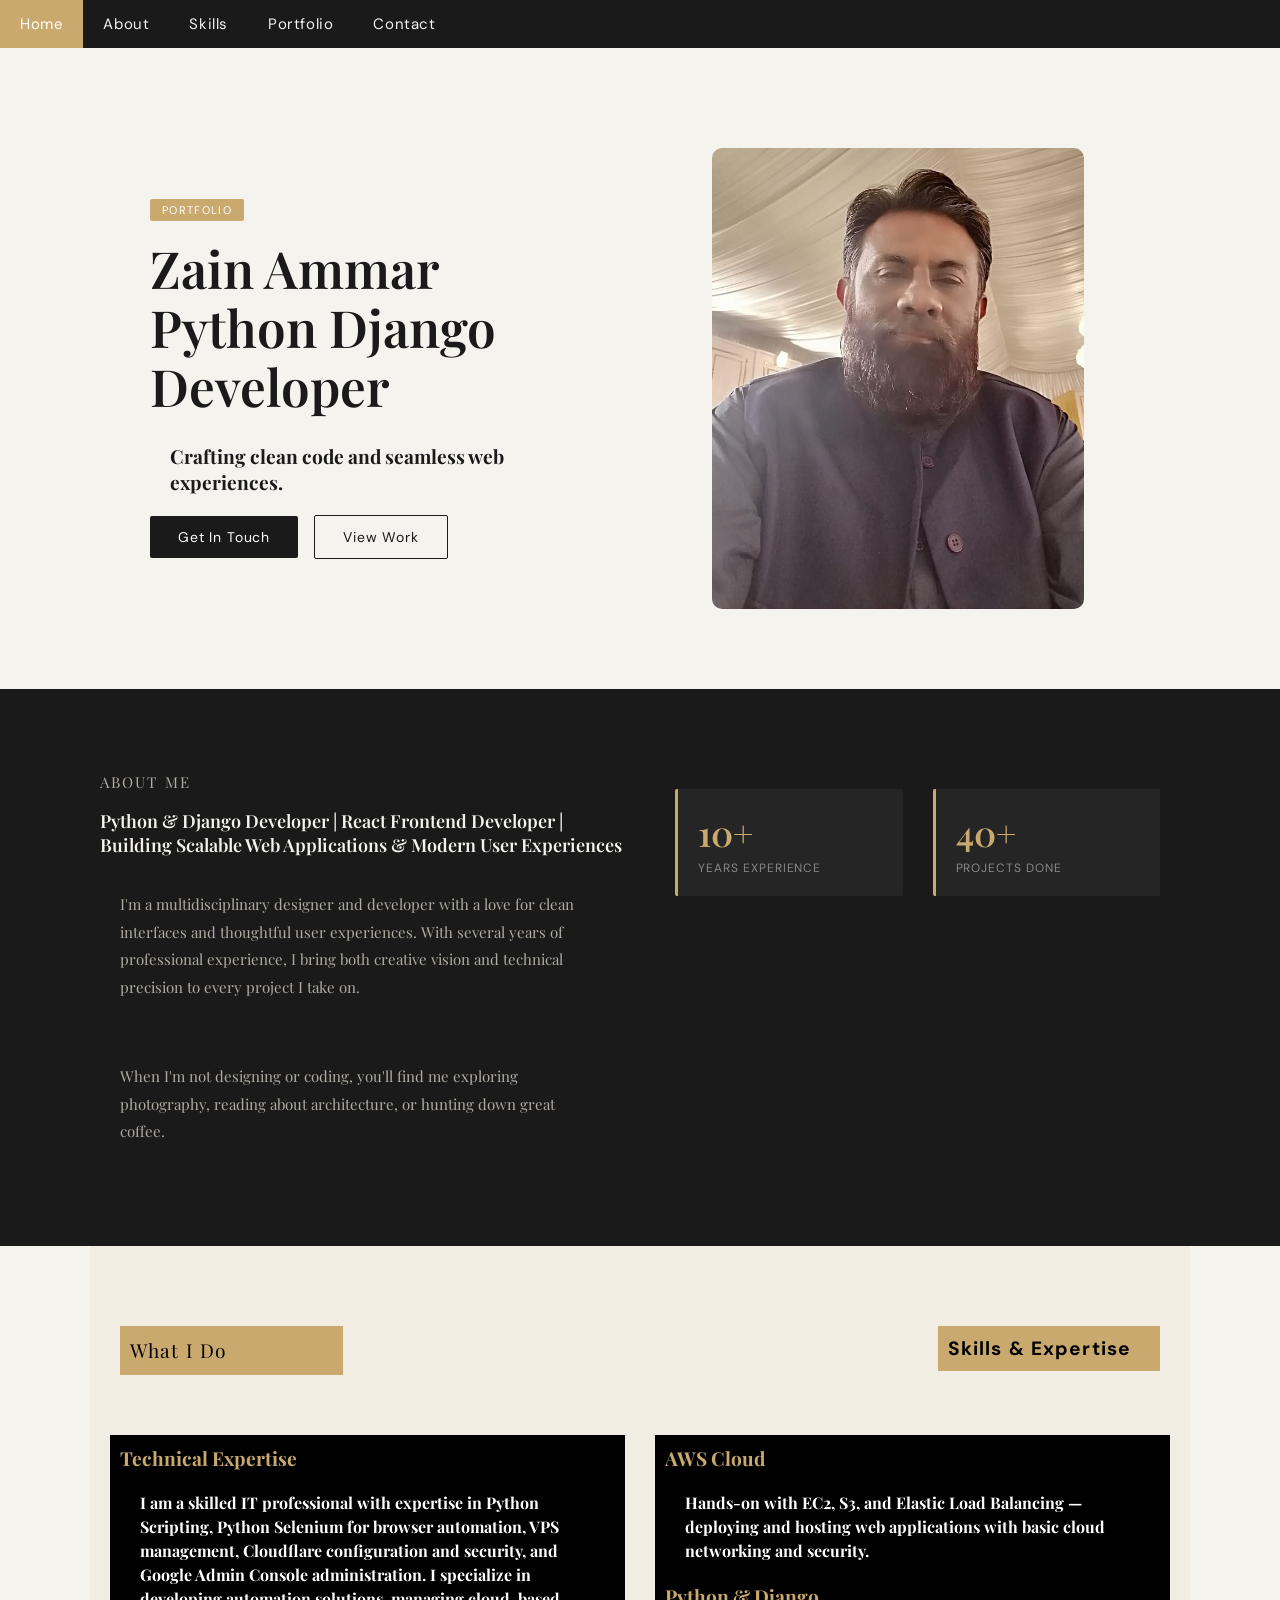
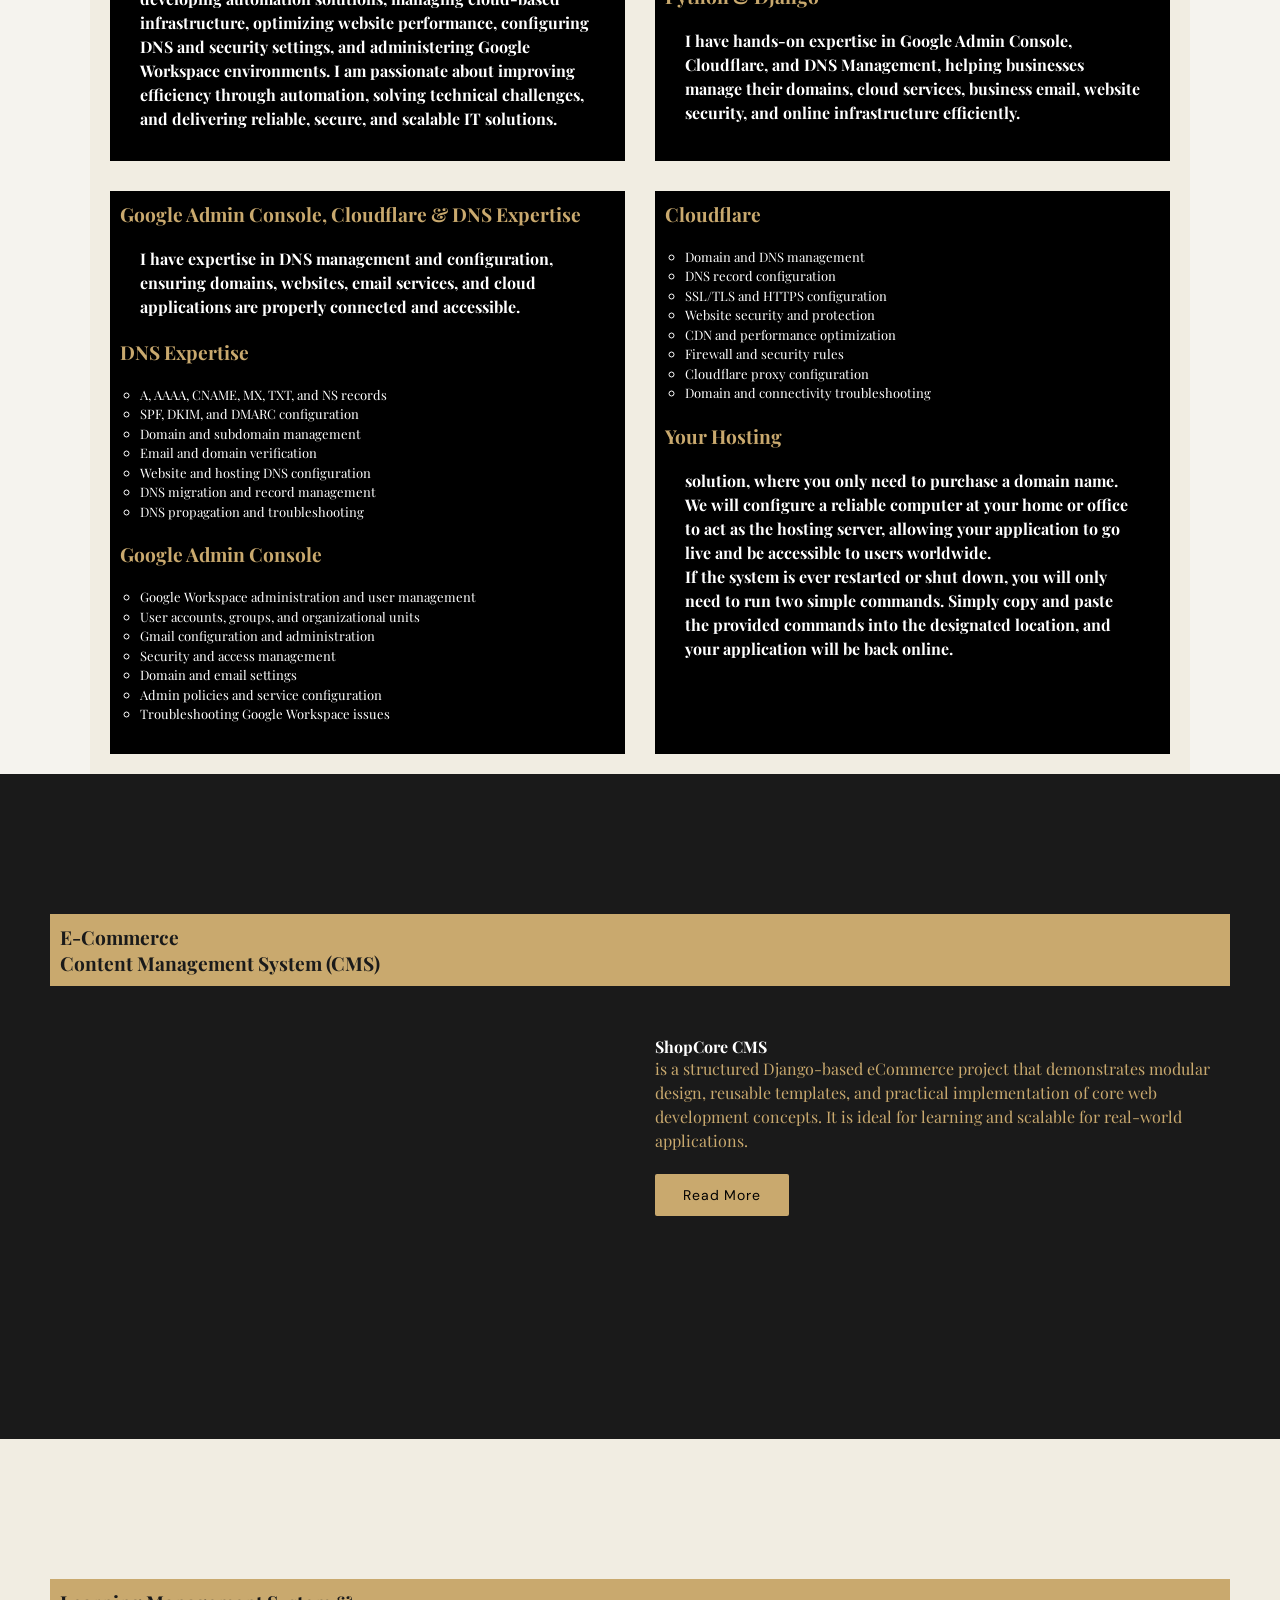
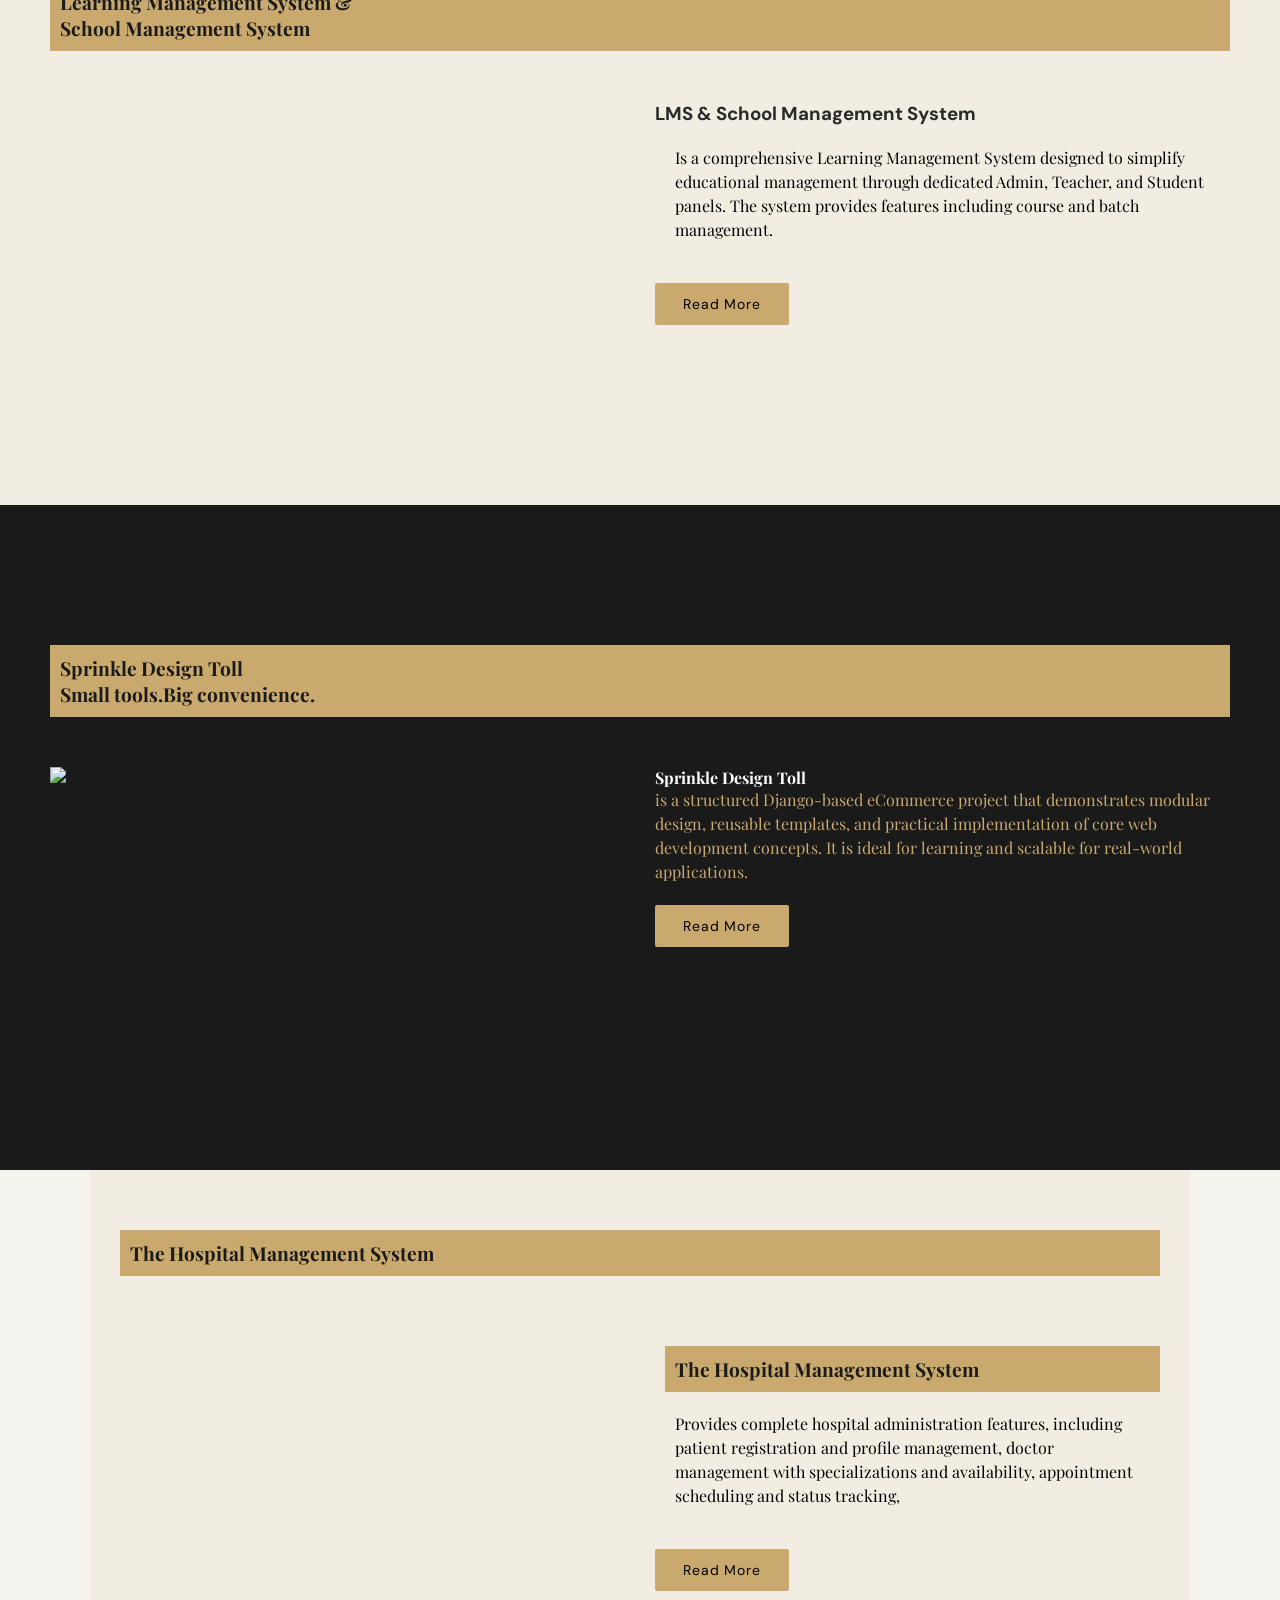
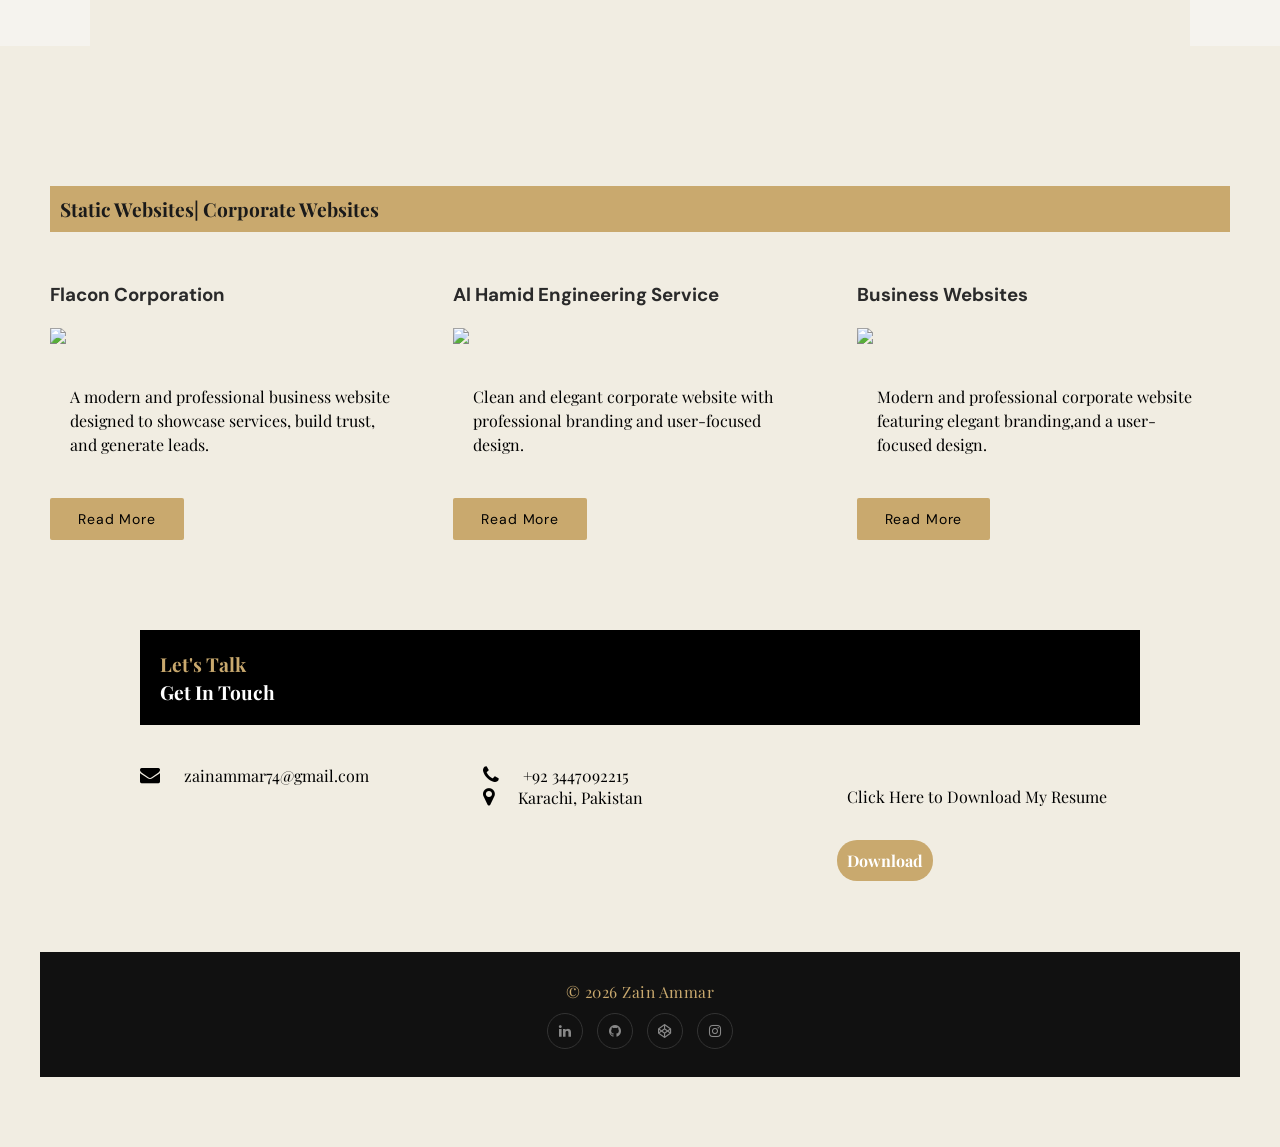
==== commit 7fda8733: "add Sprinkle" ====
--- a/index.html
+++ b/index.html
@@ -278,7 +278,39 @@
   </div>
 
 </div>
-<div id="#" style="background:#191616; padding:70px 40px;">
+<div id="portfolio" style="background:#1a1a1a; padding:70px 40px;">
+  <!-- PORTFOLIO SECTION -->
+  <div class="skills-grid row-1 content-grid">
+    <div class="grid-item"> 
+  
+    </div>
+    <h2 class="Gold-black">Sprinkle Design Toll <br>Small tools.Big convenience.</h2>
+  </div>
+  <div class="skills-grid row-2 content-grid">
+                  
+          
+    <div class="grid-item">
+    
+      <div class="video-container">
+        <img src="https://drive.google.com/thumbnail?id=1upj94wOUen7e2OSaO1ZhQbe25bDZM-aB&sz=w1200">
+    </div>
+    </div>
+      <div class="grid-item">
+  
+        <h3 class="white-txt">Sprinkle Design Toll</h3>
+        <p class="text-2">is a structured Django-based eCommerce project that demonstrates modular design, reusable templates, and practical implementation of core web development concepts. It is ideal for learning and scalable for real-world applications.</p>
+      
+        <br>
+        
+      
+        <a href="https://zainammar.github.io/sprinkle-main/" class="btn-2">Read More</a>
+      </div>
+  
+  
+  </div>
+  </div>
+  
+<div id="profile" style="background:#f1ede2; padding:10px 10px;">
   <div class="skills-grid row-1 content-grid">
     <div class="grid-item">
       <h2 class="Gold-black">The Hospital Management System</h2>
@@ -299,15 +331,15 @@
   </div>
     <div class="grid-item">
 
-       <h3 class="white-txt">The Hospital Management System</h3>
-      <p class="text-2">
+       <h3 class="Gold-black">The Hospital Management System</h3>
+      <p class="black-txt">
         Provides complete hospital administration features, including patient registration and profile management, doctor management with specializations and availability, appointment scheduling and status tracking,
       </p>
     
       <br>
       
     
-      <a href="#" class="btn-2">Read More</a>
+      <a href="https://medtechapp.website/" class="btn-2">Read More</a>
     </div>
 
 
@@ -407,7 +439,7 @@
           </div>
         </div>
         </div>
-   =
+   
 
 <!--      
    https://www.facebook.com/zain.abedin.687984
